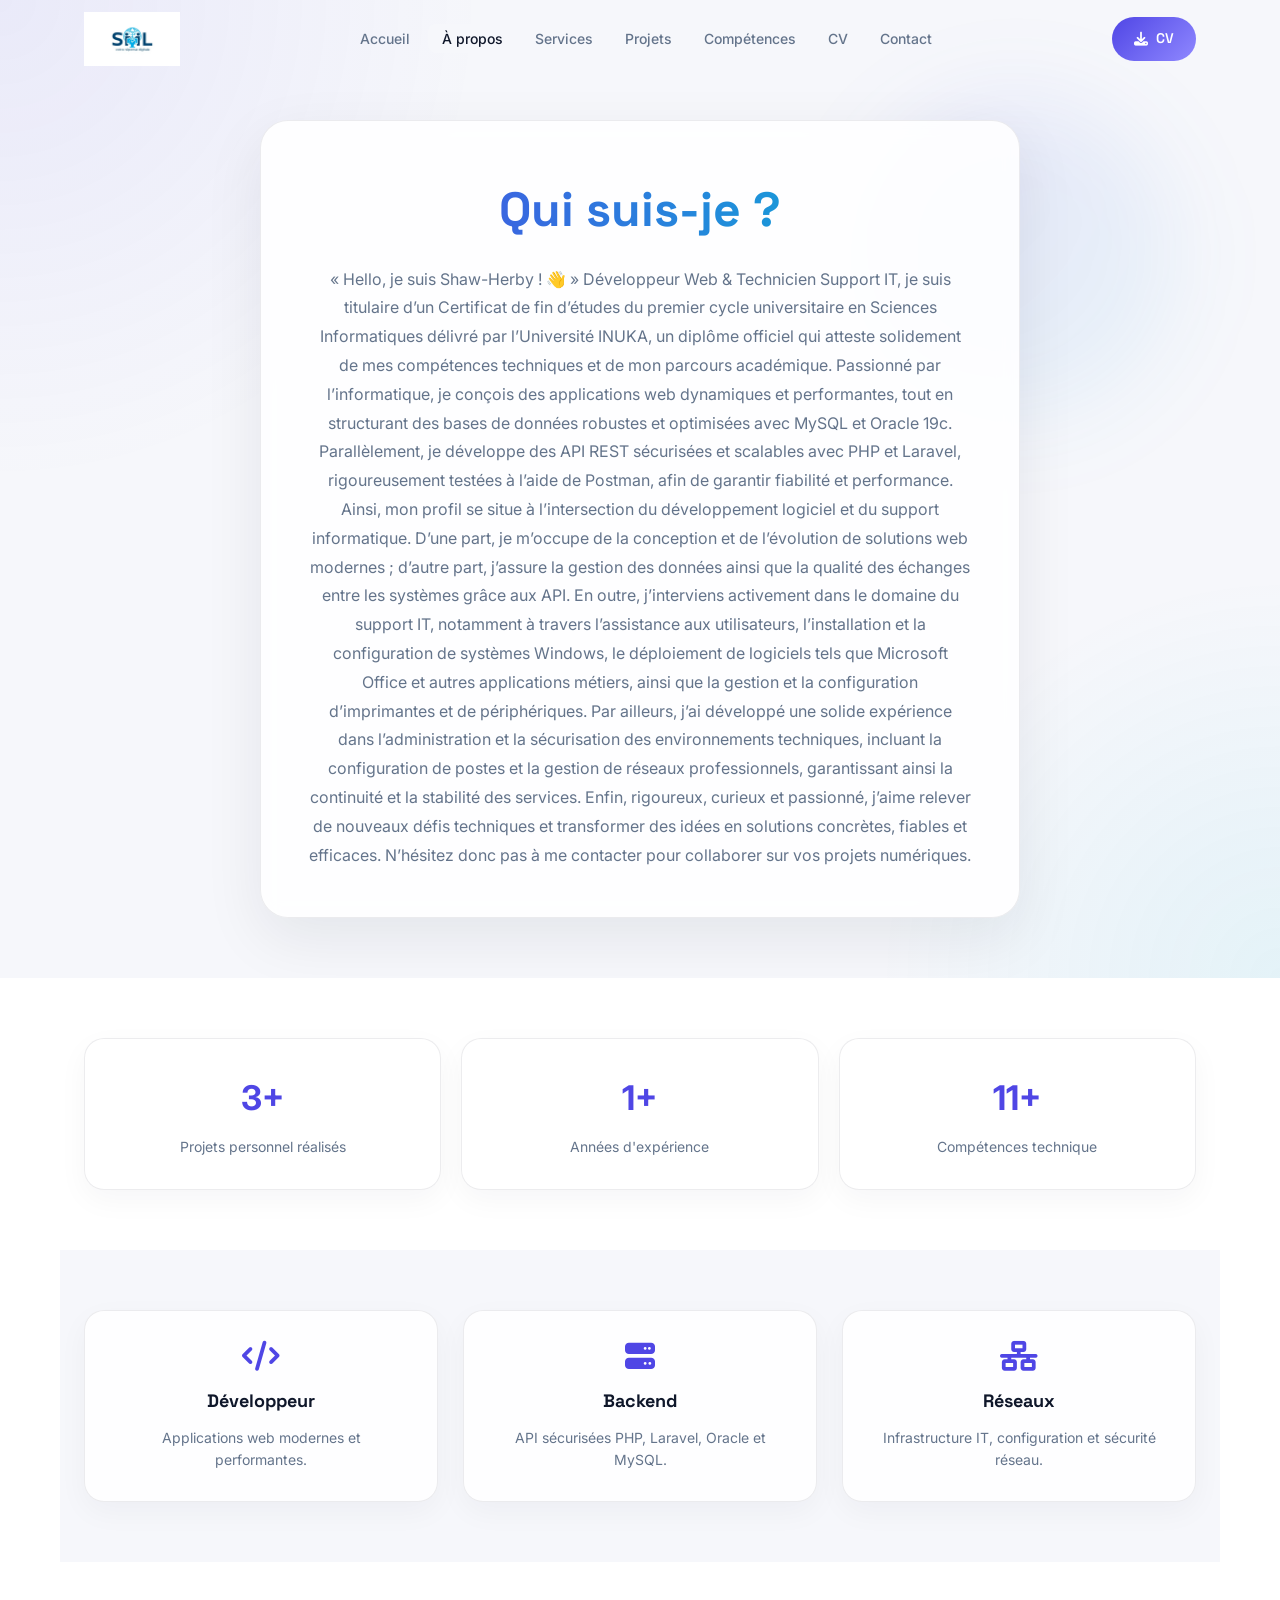
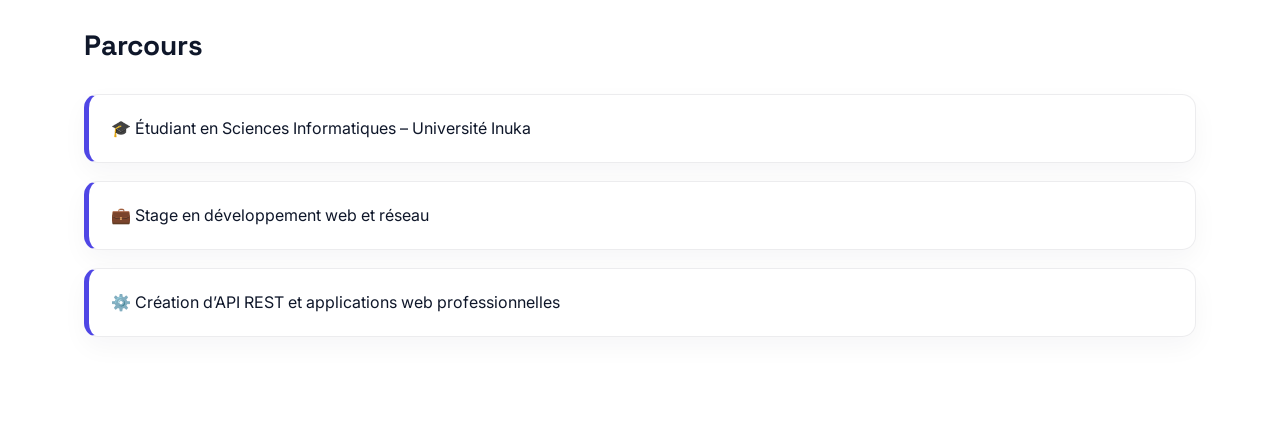
==== pages/about.html @ 3680ad2f "Initial commit - portfolio myherby" ====
<!DOCTYPE html>
<html lang="fr">
<head>
<meta charset="UTF-8">
<meta name="viewport" content="width=device-width, initial-scale=1.0">
<title>À propos</title>

<link rel="preconnect" href="https://fonts.googleapis.com">
<link href="https://fonts.googleapis.com/css2?family=Space+Grotesk:wght@300;400;500;600;700&family=Inter:wght@300;400;500;600&family=JetBrains+Mono:wght@400;500&display=swap" rel="stylesheet">
<link rel="stylesheet" href="https://cdnjs.cloudflare.com/ajax/libs/font-awesome/6.5.2/css/all.min.css">

<style>
:root{
  --bg:#ffffff;
  --bg2:#f6f7fb;
  --surface:rgba(255,255,255,.88);
  --primary:#4f46e5;
  --cyan:#06b6d4;
  --text:#0f172a;
  --muted:#64748b;
  --border:rgba(15,23,42,.08);
  --shadow:0 20px 60px rgba(15,23,42,.08);
  --font-disp:'Space Grotesk',sans-serif;
  --font-body:'Inter',sans-serif;
  --font-mono:'JetBrains Mono',monospace;
}

*,
*::before,
*::after{box-sizing:border-box;margin:0;padding:0}
html{scroll-behavior:smooth}
body{
  background:var(--bg);
  color:var(--text);
  font-family:var(--font-body);
  line-height:1.7;
  overflow-x:hidden;
  -webkit-font-smoothing:antialiased;
  -moz-osx-font-smoothing:grayscale;
}
a{color:inherit;text-decoration:none}
ul{list-style:none}
img{max-width:100%;display:block}

.container{
  max-width:1160px;
  margin:0 auto;
  padding:0 24px;
}

.header{
  position:fixed;
  top:0;
  left:0;
  right:0;
  z-index:100;
  border-bottom:1px solid transparent;
  transition:background .4s,backdrop-filter .4s,border-color .4s;
}
.header.scrolled{
  background:rgba(255,255,255,.82);
  backdrop-filter:blur(16px);
  border-color:var(--border);
}
.header .container{
  display:flex;
  align-items:center;
  justify-content:space-between;
  height:78px;
  gap:24px;
}

.logo{
  display:flex;
  align-items:center;
  justify-content:flex-start;
  flex-shrink:0;
}
.logo img{
  display:block;
  height:54px;
  width:auto;
  max-width:100%;
  object-fit:contain;
}

nav{
  flex:1;
  display:flex;
  justify-content:center;
}
nav ul{
  display:flex;
  gap:4px;
  flex-wrap:wrap;
}
nav ul li a{
  font-size:.875rem;
  font-weight:500;
  padding:6px 14px;
  border-radius:8px;
  color:var(--muted);
  transition:color .25s,background .25s,transform .25s;
}
nav ul li a:hover,
nav ul li a.active{
  color:var(--text);
  background:var(--bg2);
  transform:translateY(-1px);
}

.header-actions{
  display:flex;
  align-items:center;
  gap:12px;
}

.btn-primary,
.btn-secondary{
  display:inline-flex;
  align-items:center;
  gap:8px;
  padding:10px 22px;
  border-radius:100px;
  font-size:.875rem;
  font-weight:600;
  font-family:var(--font-disp);
  cursor:pointer;
  transition:transform .25s,box-shadow .25s,background .25s,border-color .25s;
}
.btn-primary{
  border:none;
  background:linear-gradient(135deg,var(--primary),#8f88ff);
  color:#fff;
}
.btn-primary:hover{
  transform:translateY(-2px);
  box-shadow:0 8px 32px rgba(108,99,255,.35);
}
.btn-secondary{
  background:transparent;
  color:var(--text);
  border:1px solid var(--border);
}
.btn-secondary:hover{
  transform:translateY(-2px);
  border-color:var(--primary);
  background:rgba(108,99,255,.08);
}

#menu-btn{
  display:none;
  background:var(--bg2);
  border:1px solid var(--border);
  color:var(--text);
  width:40px;
  height:40px;
  border-radius:10px;
  font-size:1rem;
  cursor:pointer;
  align-items:center;
  justify-content:center;
}

.mobile-nav{
  display:none;
  position:fixed;
  inset:0;
  z-index:99;
  background:rgba(5,5,8,.97);
  backdrop-filter:blur(16px);
  flex-direction:column;
  align-items:center;
  justify-content:center;
  gap:28px;
}
.mobile-nav.open{display:flex}
.mobile-nav ul li a{
  font-family:var(--font-disp);
  font-size:1.5rem;
  font-weight:600;
  color:var(--muted);
}
#close-nav{
  position:absolute;
  top:24px;
  right:24px;
  background:var(--bg2);
  border:1px solid var(--border);
  color:var(--text);
  width:44px;
  height:44px;
  border-radius:12px;
  font-size:1.1rem;
  cursor:pointer;
  display:flex;
  align-items:center;
  justify-content:center;
}

.hero-about{
  min-height:72vh;
  display:flex;
  justify-content:center;
  align-items:center;
  padding:120px 20px 60px;
  background:
    radial-gradient(circle at top left, rgba(79,70,229,.08), transparent 30%),
    radial-gradient(circle at bottom right, rgba(6,182,212,.08), transparent 25%),
    var(--bg2);
  position:relative;
  overflow:hidden;
}
.hero-about::before{
  content:"";
  position:absolute;
  width:320px;
  height:320px;
  border-radius:50%;
  background:linear-gradient(135deg, rgba(79,70,229,.10), rgba(6,182,212,.06));
  filter:blur(45px);
  top:10%;
  right:8%;
}
.glass-card{
  max-width:760px;
  padding:48px;
  text-align:center;
  border-radius:28px;
  background:var(--surface);
  border:1px solid var(--border);
  box-shadow:var(--shadow);
  backdrop-filter:blur(10px);
}
.glass-card h1{
  font-family:var(--font-disp);
  font-size:clamp(36px, 5vw, 48px);
  margin-bottom:14px;
  background:linear-gradient(90deg,var(--primary),var(--cyan));
  -webkit-background-clip:text;
  background-clip:text;
  color:transparent;
}
.glass-card p{
  color:var(--muted);
  line-height:1.8;
  font-size:16px;
}

.stats{
  display:grid;
  grid-template-columns:repeat(3,1fr);
  gap:20px;
  padding:60px 24px;
  background:var(--bg);
  max-width:1160px;
  margin:0 auto;
}
.stat{
  background:var(--surface);
  border:1px solid var(--border);
  padding:30px;
  border-radius:20px;
  text-align:center;
  box-shadow:0 10px 30px rgba(15,23,42,.04);
  opacity:0;
  transform:translateY(18px);
}
.stat.visible{
  opacity:1;
  transform:translateY(0);
  transition:opacity .6s ease,transform .6s ease;
}
.stat:hover{
  transform:translateY(-8px);
  box-shadow:0 18px 44px rgba(79,70,229,.10);
  border-color:rgba(79,70,229,.18);
}
.stat h2{
  font-size:34px;
  color:var(--primary);
  margin-bottom:8px;
}
.stat p{
  color:var(--muted);
  font-size:14px;
}

.grid{
  display:grid;
  grid-template-columns:repeat(3,1fr);
  gap:25px;
  padding:60px 24px;
  background:var(--bg2);
  max-width:1160px;
  margin:0 auto;
}
.card{
  padding:30px;
  border-radius:20px;
  background:var(--surface);
  border:1px solid var(--border);
  text-align:center;
  box-shadow:0 10px 30px rgba(15,23,42,.04);
  opacity:0;
  transform:translateY(18px);
}
.card.visible{
  opacity:1;
  transform:translateY(0);
  transition:opacity .6s ease,transform .6s ease;
}
.card:hover{
  transform:translateY(-10px) scale(1.02);
  border-color:rgba(79,70,229,.22);
  box-shadow:0 22px 55px rgba(79,70,229,.14);
}
.card i{
  font-size:30px;
  margin-bottom:15px;
  color:var(--primary);
}
.card:hover i{
  color:var(--cyan);
}
.card h3{
  margin-bottom:10px;
  font-size:18px;
  font-family:var(--font-disp);
}
.card p{
  color:var(--muted);
  line-height:1.6;
  font-size:14px;
}

.timeline{
  padding:60px 24px 90px;
  background:var(--bg);
  max-width:1160px;
  margin:0 auto;
}
.timeline h2{
  margin-bottom:24px;
  font-size:28px;
  color:var(--text);
  font-family:var(--font-disp);
}
.item{
  background:var(--surface);
  border:1px solid var(--border);
  border-left:5px solid var(--primary);
  padding:20px 22px;
  margin-bottom:18px;
  border-radius:14px;
  box-shadow:0 10px 26px rgba(15,23,42,.04);
  opacity:0;
  transform:translateX(-24px);
}
.item.visible{
  opacity:1;
  transform:translateX(0);
  transition:opacity .6s ease,transform .6s ease;
}
.item:hover{
  transform:translateX(6px);
  box-shadow:0 16px 34px rgba(79,70,229,.10);
}
.item strong{
  color:var(--text);
}

@media(max-width:960px){
  nav{display:none}
  #menu-btn{display:flex}
  .header .container{
    justify-content:space-between;
  }
  .stats,.grid{
    grid-template-columns:1fr;
  }
  .topbar,.header{
    padding:0 0;
  }
  .hero-about{
    padding-top:110px;
  }
  .glass-card{
    padding:34px 22px;
  }
  .logo img{
    height:46px;
  }
}

@media(max-width:480px){
  .stats,.grid,.timeline{
    padding-left:18px;
    padding-right:18px;
  }
  .logo img{
    height:40px;
  }
}

@media(prefers-reduced-motion:reduce){
  *{
    animation:none !important;
    transition:none !important;
    scroll-behavior:auto !important;
  }
}
</style>
</head>

<body>

<nav class="mobile-nav" id="mobile-nav">
  <button id="close-nav"><i class="fa-solid fa-xmark"></i></button>
  <ul>
    <li><a href="../index.html">Accueil</a></li>
    <li><a href="about.html">À propos</a></li>
    <li><a href="services.html">Services</a></li>
    <li><a href="projects.html">Projets</a></li>
    <li><a href="skills.html">Compétences</a></li>
    <li><a href="cv.html">CV</a></li>
    <li><a href="contact.html">Contact</a></li>
  </ul>
</nav>

<header class="header" id="header">
  <div class="container">
    <a href="../index.html" class="logo">
      <img src="../images/shl.jpg" alt="Logo SH L">
    </a>

    <nav class="navbar">
      <ul>
        <li><a href="../index.html">Accueil</a></li>
        <li><a href="about.html" class="active">À propos</a></li>
        <li><a href="services.html">Services</a></li>
        <li><a href="projects.html">Projets</a></li>
        <li><a href="skills.html">Compétences</a></li>
        <li><a href="cv.html">CV</a></li>
        <li><a href="contact.html">Contact</a></li>
      </ul>
    </nav>

    <div class="header-actions">
      <a href="../cv/herby.pdf" class="btn-primary"><i class="fa-solid fa-download"></i> CV</a>
      <button id="menu-btn"><i class="fa-solid fa-bars"></i></button>
    </div>
  </div>
</header>

<section class="hero-about">
  <div class="glass-card">
    <h1>Qui suis-je ?</h1>
    <p>
      « Hello, je suis Shaw-Herby ! 👋 »

Développeur Web & Technicien Support IT, je suis titulaire d’un Certificat de fin d’études du premier cycle universitaire en Sciences Informatiques délivré par l’Université INUKA, un diplôme officiel qui atteste solidement de mes compétences techniques et de mon parcours académique.

Passionné par l’informatique, je conçois des applications web dynamiques et performantes, tout en structurant des bases de données robustes et optimisées avec MySQL et Oracle 19c. Parallèlement, je développe des API REST sécurisées et scalables avec PHP et Laravel, rigoureusement testées à l’aide de Postman, afin de garantir fiabilité et performance.

Ainsi, mon profil se situe à l’intersection du développement logiciel et du support informatique. D’une part, je m’occupe de la conception et de l’évolution de solutions web modernes ; d’autre part, j’assure la gestion des données ainsi que la qualité des échanges entre les systèmes grâce aux API.

En outre, j’interviens activement dans le domaine du support IT, notamment à travers l’assistance aux utilisateurs, l’installation et la configuration de systèmes Windows, le déploiement de logiciels tels que Microsoft Office et autres applications métiers, ainsi que la gestion et la configuration d’imprimantes et de périphériques.

Par ailleurs, j’ai développé une solide expérience dans l’administration et la sécurisation des environnements techniques, incluant la configuration de postes et la gestion de réseaux professionnels, garantissant ainsi la continuité et la stabilité des services.

Enfin, rigoureux, curieux et passionné, j’aime relever de nouveaux défis techniques et transformer des idées en solutions concrètes, fiables et efficaces. N’hésitez donc pas à me contacter pour collaborer sur vos projets numériques.
    </p>
  </div>
</section>

<section class="stats">
  <div class="stat">
    <h2>3+</h2>
    <p>Projets personnel réalisés</p>
  </div>
  <div class="stat">
    <h2>1+</h2>
    <p>Années d'expérience</p>
  </div>
  <div class="stat">
    <h2>11+</h2>
    <p>Compétences technique</p>
  </div>
</section>

<section class="grid">
  <div class="card">
    <i class="fas fa-code"></i>
    <h3>Développeur</h3>
    <p>Applications web modernes et performantes.</p>
  </div>

  <div class="card">
    <i class="fas fa-server"></i>
    <h3>Backend</h3>
    <p>API sécurisées PHP, Laravel, Oracle et MySQL.</p>
  </div>

  <div class="card">
    <i class="fas fa-network-wired"></i>
    <h3>Réseaux</h3>
    <p>Infrastructure IT, configuration et sécurité réseau.</p>
  </div>
</section>

<section class="timeline">
  <h2>Parcours</h2>
  <div class="item">🎓 Étudiant en Sciences Informatiques – Université Inuka</div>
  <div class="item">💼 Stage en développement web et réseau</div>
  <div class="item">⚙️ Création d’API REST et applications web professionnelles</div>
</section>

<script>
document.addEventListener("DOMContentLoaded", () => {
  const mobileNav = document.getElementById("mobile-nav");
  document.getElementById("menu-btn").addEventListener("click", () => mobileNav.classList.add("open"));
  document.getElementById("close-nav").addEventListener("click", () => mobileNav.classList.remove("open"));
  mobileNav.querySelectorAll("a").forEach(a => a.addEventListener("click", () => mobileNav.classList.remove("open")));

  const header = document.getElementById("header");
  window.addEventListener("scroll", () => {
    header.classList.toggle("scrolled", window.scrollY > 20);
  });

  const observables = document.querySelectorAll(".card, .stat, .item");
  const observer = new IntersectionObserver((entries, obs) => {
    entries.forEach(entry => {
      if (entry.isIntersecting) {
        entry.target.classList.add("visible");
        obs.unobserve(entry.target);
      }
    });
  }, { threshold: 0.2 });

  observables.forEach(el => observer.observe(el));
});
</script>

</body>
</html>
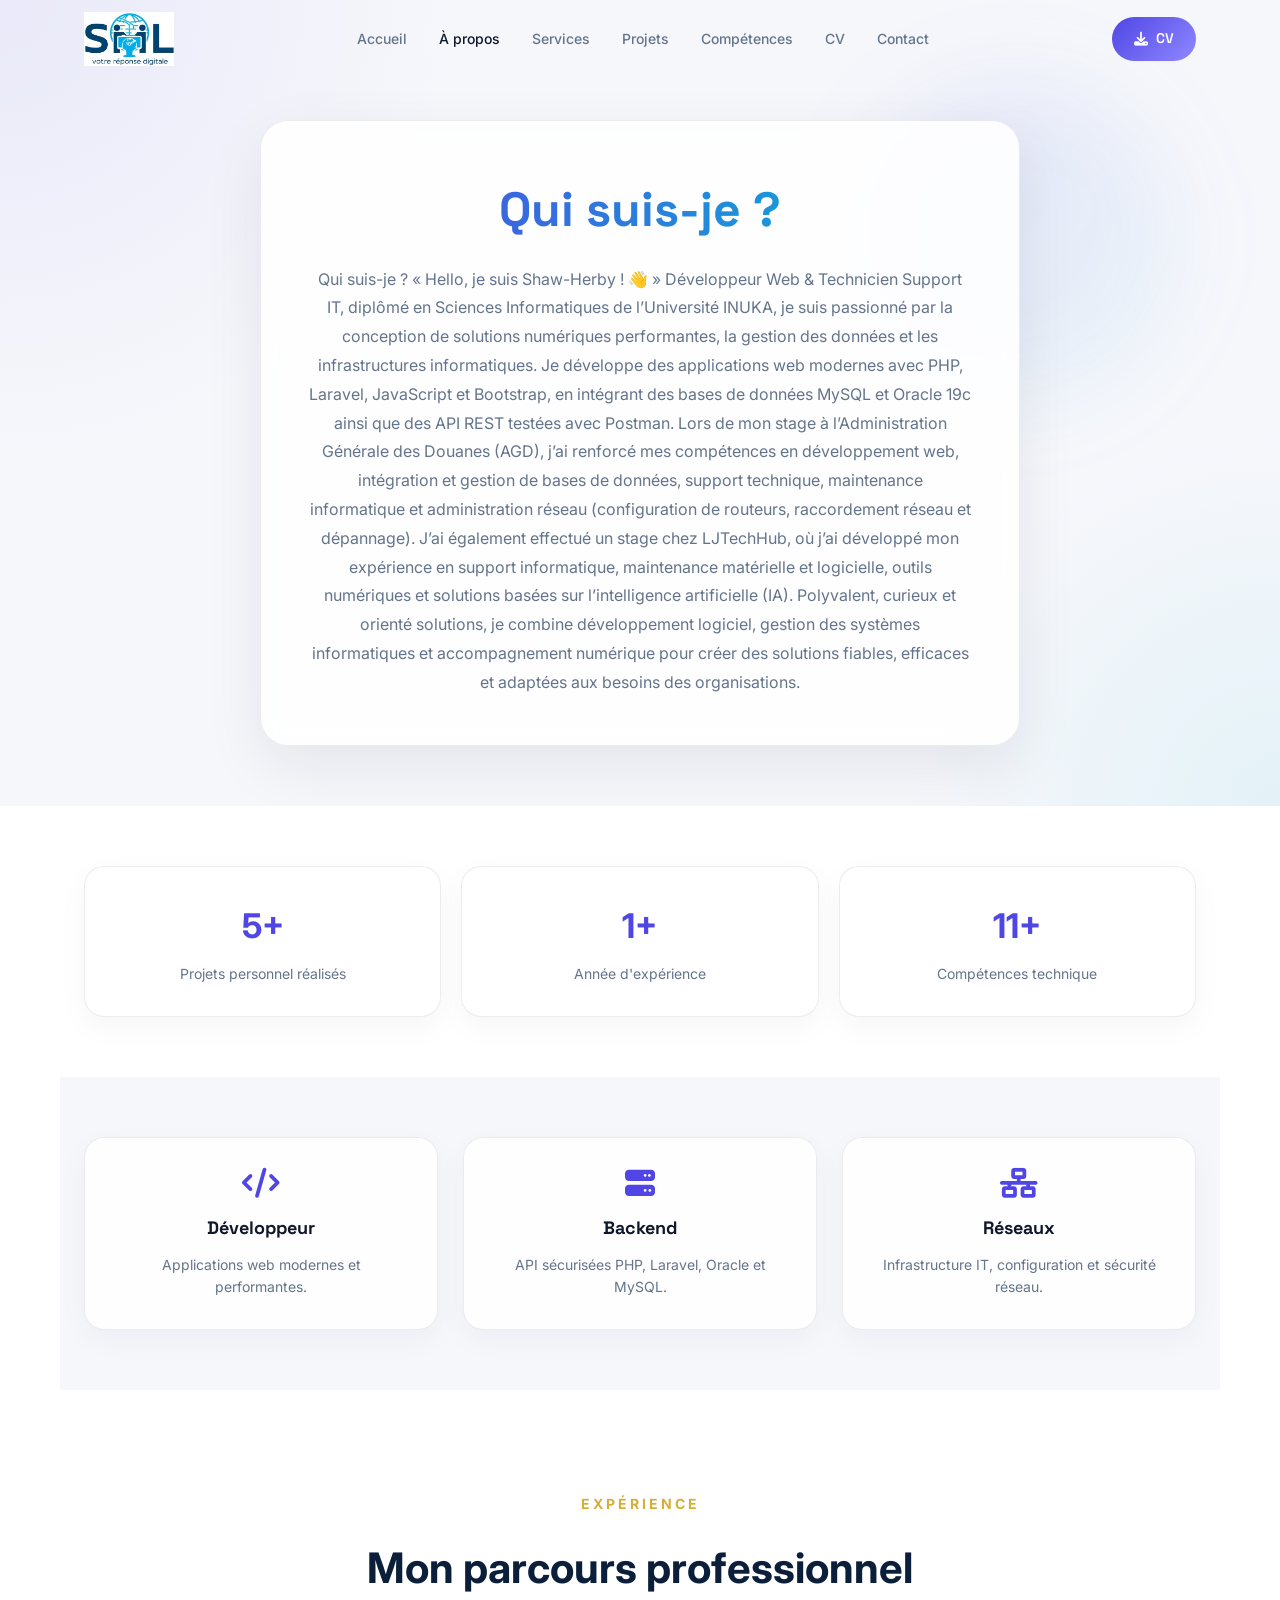
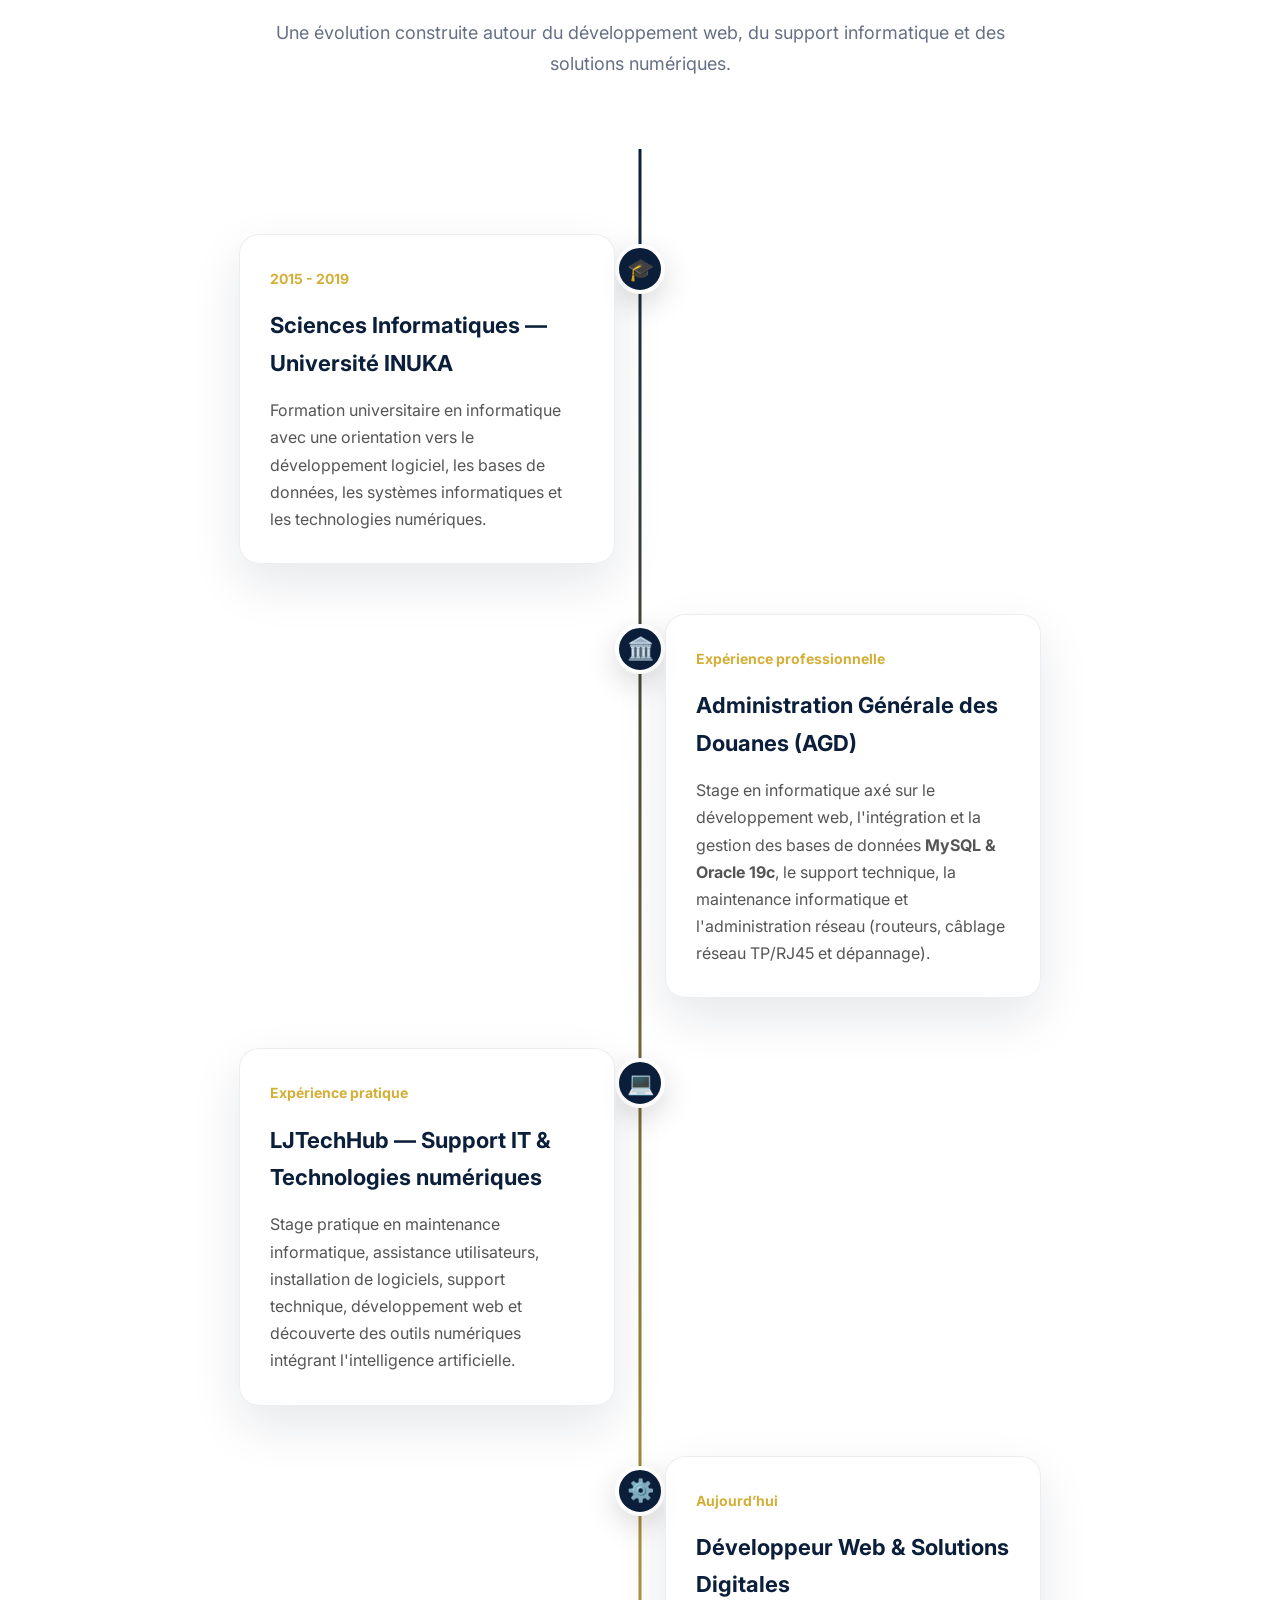
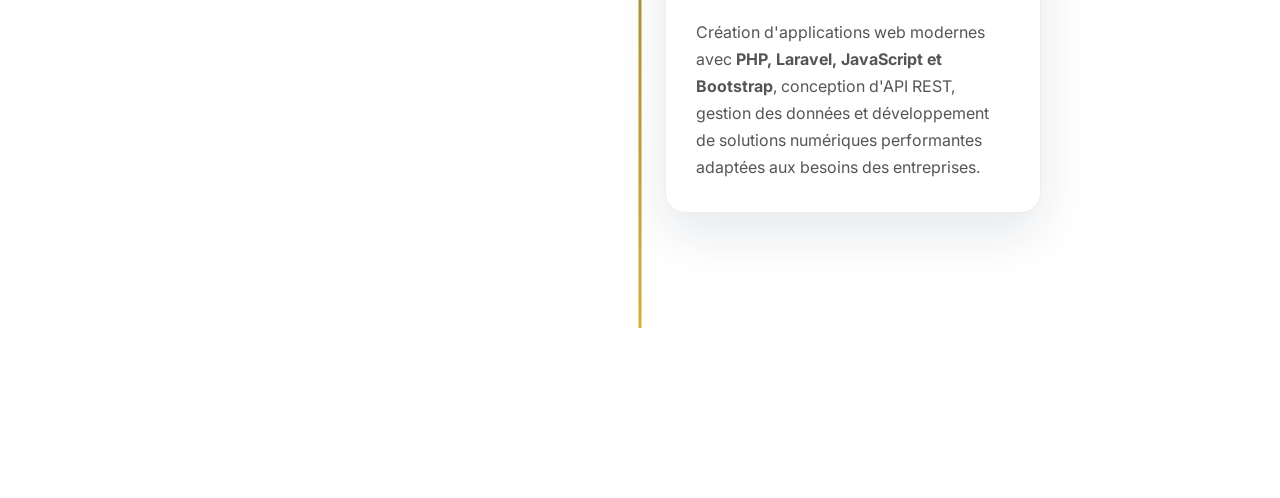
==== commit de9ec869: "Initial commit - portfolio myherby" ====
--- a/pages/about.html
+++ b/pages/about.html
@@ -410,6 +410,194 @@
     scroll-behavior:auto !important;
   }
 }
+.timeline-section {
+    padding: 100px 20px;
+    background: #ffffff;
+}
+
+
+.section-header {
+    text-align: center;
+    max-width: 750px;
+    margin: auto;
+}
+
+
+.section-header span {
+    color: #d4af37;
+    font-size: 14px;
+    font-weight: 700;
+    letter-spacing: 3px;
+}
+
+
+.section-header h2 {
+    font-size: 42px;
+    color: #0b1f3a;
+    margin: 15px 0;
+}
+
+
+.section-header p {
+    color: #667085;
+    font-size: 18px;
+}
+
+
+
+.timeline {
+    position: relative;
+    max-width: 900px;
+    margin: 70px auto;
+}
+
+
+.timeline::before {
+    content: "";
+    position: absolute;
+    width: 3px;
+    background: linear-gradient(
+        #0b1f3a,
+        #d4af37
+    );
+    top: 0;
+    bottom: 0;
+    left: 50%;
+    transform: translateX(-50%);
+}
+
+
+.timeline-item {
+    position: relative;
+    width: 50%;
+    padding: 25px;
+}
+
+
+.timeline-item:nth-child(odd) {
+    left: 0;
+}
+
+
+.timeline-item:nth-child(even) {
+    left: 50%;
+}
+
+
+
+.timeline-dot {
+    position: absolute;
+    top: 35px;
+    right: -25px;
+
+    width: 50px;
+    height: 50px;
+
+    display:flex;
+    align-items:center;
+    justify-content:center;
+
+    border-radius:50%;
+
+    background:#0b1f3a;
+    color:white;
+
+    border:4px solid white;
+
+    box-shadow:0 10px 30px rgba(0,0,0,.15);
+
+    font-size:22px;
+}
+
+
+.timeline-item:nth-child(even) .timeline-dot {
+    left:-25px;
+}
+
+
+
+.timeline-card {
+
+    background:rgba(255,255,255,.75);
+
+    backdrop-filter:blur(15px);
+
+    border-radius:20px;
+
+    padding:30px;
+
+    box-shadow:
+    0 20px 50px rgba(11,31,58,.10);
+
+    border:1px solid rgba(11,31,58,.08);
+
+    transition:.4s ease;
+
+}
+
+
+.timeline-card:hover {
+
+    transform:translateY(-8px);
+
+    box-shadow:
+    0 30px 60px rgba(11,31,58,.18);
+
+}
+
+.date {
+
+    color:#d4af37;
+
+    font-weight:700;
+
+    font-size:14px;
+
+}
+.timeline-card h3 {
+
+    color:#0b1f3a;
+
+    font-size:22px;
+
+    margin:15px 0;
+}
+
+.timeline-card p {
+
+    color:#555;
+
+    line-height:1.7;
+}
+@media(max-width:768px){
+
+.timeline::before{
+    left:20px;
+}
+
+
+.timeline-item,
+.timeline-item:nth-child(even){
+    width:100%;
+    left:0;
+    padding-left:60px;
+}
+
+
+.timeline-dot,
+.timeline-item:nth-child(even) .timeline-dot{
+
+    left:-5px;
+    right:auto;
+
+}
+
+.section-header h2{
+    font-size:32px;
+}
+
+}
+
 </style>
 </head>
 
@@ -457,31 +645,31 @@
   <div class="glass-card">
     <h1>Qui suis-je ?</h1>
     <p>
-      « Hello, je suis Shaw-Herby ! 👋 »
-
-Développeur Web & Technicien Support IT, je suis titulaire d’un Certificat de fin d’études du premier cycle universitaire en Sciences Informatiques délivré par l’Université INUKA, un diplôme officiel qui atteste solidement de mes compétences techniques et de mon parcours académique.
-
-Passionné par l’informatique, je conçois des applications web dynamiques et performantes, tout en structurant des bases de données robustes et optimisées avec MySQL et Oracle 19c. Parallèlement, je développe des API REST sécurisées et scalables avec PHP et Laravel, rigoureusement testées à l’aide de Postman, afin de garantir fiabilité et performance.
-
-Ainsi, mon profil se situe à l’intersection du développement logiciel et du support informatique. D’une part, je m’occupe de la conception et de l’évolution de solutions web modernes ; d’autre part, j’assure la gestion des données ainsi que la qualité des échanges entre les systèmes grâce aux API.
-
-En outre, j’interviens activement dans le domaine du support IT, notamment à travers l’assistance aux utilisateurs, l’installation et la configuration de systèmes Windows, le déploiement de logiciels tels que Microsoft Office et autres applications métiers, ainsi que la gestion et la configuration d’imprimantes et de périphériques.
-
-Par ailleurs, j’ai développé une solide expérience dans l’administration et la sécurisation des environnements techniques, incluant la configuration de postes et la gestion de réseaux professionnels, garantissant ainsi la continuité et la stabilité des services.
-
-Enfin, rigoureux, curieux et passionné, j’aime relever de nouveaux défis techniques et transformer des idées en solutions concrètes, fiables et efficaces. N’hésitez donc pas à me contacter pour collaborer sur vos projets numériques.
+     Qui suis-je ?
+
+« Hello, je suis Shaw-Herby ! 👋 »
+
+Développeur Web & Technicien Support IT, diplômé en Sciences Informatiques de l’Université INUKA, je suis passionné par la conception de solutions numériques performantes, la gestion des données et les infrastructures informatiques.
+
+Je développe des applications web modernes avec PHP, Laravel, JavaScript et Bootstrap, en intégrant des bases de données MySQL et Oracle 19c ainsi que des API REST testées avec Postman.
+
+Lors de mon stage à l’Administration Générale des Douanes (AGD), j’ai renforcé mes compétences en développement web, intégration et gestion de bases de données, support technique, maintenance informatique et administration réseau (configuration de routeurs, raccordement réseau et dépannage).
+
+J’ai également effectué un stage chez LJTechHub, où j’ai développé mon expérience en support informatique, maintenance matérielle et logicielle, outils numériques et solutions basées sur l’intelligence artificielle (IA).
+
+Polyvalent, curieux et orienté solutions, je combine développement logiciel, gestion des systèmes informatiques et accompagnement numérique pour créer des solutions fiables, efficaces et adaptées aux besoins des organisations.
     </p>
   </div>
 </section>
 
 <section class="stats">
   <div class="stat">
-    <h2>3+</h2>
+    <h2>5+</h2>
     <p>Projets personnel réalisés</p>
   </div>
   <div class="stat">
     <h2>1+</h2>
-    <p>Années d'expérience</p>
+    <p>Année d'expérience</p>
   </div>
   <div class="stat">
     <h2>11+</h2>
@@ -509,11 +697,92 @@
   </div>
 </section>
 
-<section class="timeline">
-  <h2>Parcours</h2>
-  <div class="item">🎓 Étudiant en Sciences Informatiques – Université Inuka</div>
-  <div class="item">💼 Stage en développement web et réseau</div>
-  <div class="item">⚙️ Création d’API REST et applications web professionnelles</div>
+<section class="timeline-section" id="parcours">
+    <div class="container">
+
+        <div class="section-header">
+            <span>EXPÉRIENCE</span>
+            <h2>Mon parcours professionnel</h2>
+            <p>
+                Une évolution construite autour du développement web,
+                du support informatique et des solutions numériques.
+            </p>
+        </div>
+
+
+        <div class="timeline">
+
+            <div class="timeline-item" data-aos="fade-up">
+                <div class="timeline-dot">🎓</div>
+
+                <div class="timeline-card">
+                    <span class="date">2015 - 2019</span>
+                    <h3>Sciences Informatiques — Université INUKA</h3>
+
+                    <p>
+                        Formation universitaire en informatique avec une orientation
+                        vers le développement logiciel, les bases de données,
+                        les systèmes informatiques et les technologies numériques.
+                    </p>
+                </div>
+            </div>
+
+
+            <div class="timeline-item" data-aos="fade-up">
+                <div class="timeline-dot">🏛️</div>
+
+                <div class="timeline-card">
+                    <span class="date">Expérience professionnelle</span>
+                    <h3>Administration Générale des Douanes (AGD)</h3>
+
+                    <p>
+                        Stage en informatique axé sur le développement web,
+                        l'intégration et la gestion des bases de données
+                        <strong>MySQL & Oracle 19c</strong>, le support technique,
+                        la maintenance informatique et l'administration réseau
+                        (routeurs, câblage réseau TP/RJ45 et dépannage).
+                    </p>
+                </div>
+            </div>
+
+
+            <div class="timeline-item" data-aos="fade-up">
+                <div class="timeline-dot">💻</div>
+
+                <div class="timeline-card">
+                    <span class="date">Expérience pratique</span>
+                    <h3>LJTechHub — Support IT & Technologies numériques</h3>
+
+                    <p>
+                        Stage pratique en maintenance informatique, assistance
+                        utilisateurs, installation de logiciels, support technique,
+                        développement web et découverte des outils numériques
+                        intégrant l'intelligence artificielle.
+                    </p>
+                </div>
+            </div>
+
+
+            <div class="timeline-item" data-aos="fade-up">
+                <div class="timeline-dot">⚙️</div>
+
+                <div class="timeline-card">
+                    <span class="date">Aujourd’hui</span>
+                    <h3>Développeur Web & Solutions Digitales</h3>
+
+                    <p>
+                        Création d'applications web modernes avec
+                        <strong>PHP, Laravel, JavaScript et Bootstrap</strong>,
+                        conception d'API REST, gestion des données et développement
+                        de solutions numériques performantes adaptées aux besoins
+                        des entreprises.
+                    </p>
+                </div>
+            </div>
+
+        </div>
+
+    </div>
 </section>
 
 <script>
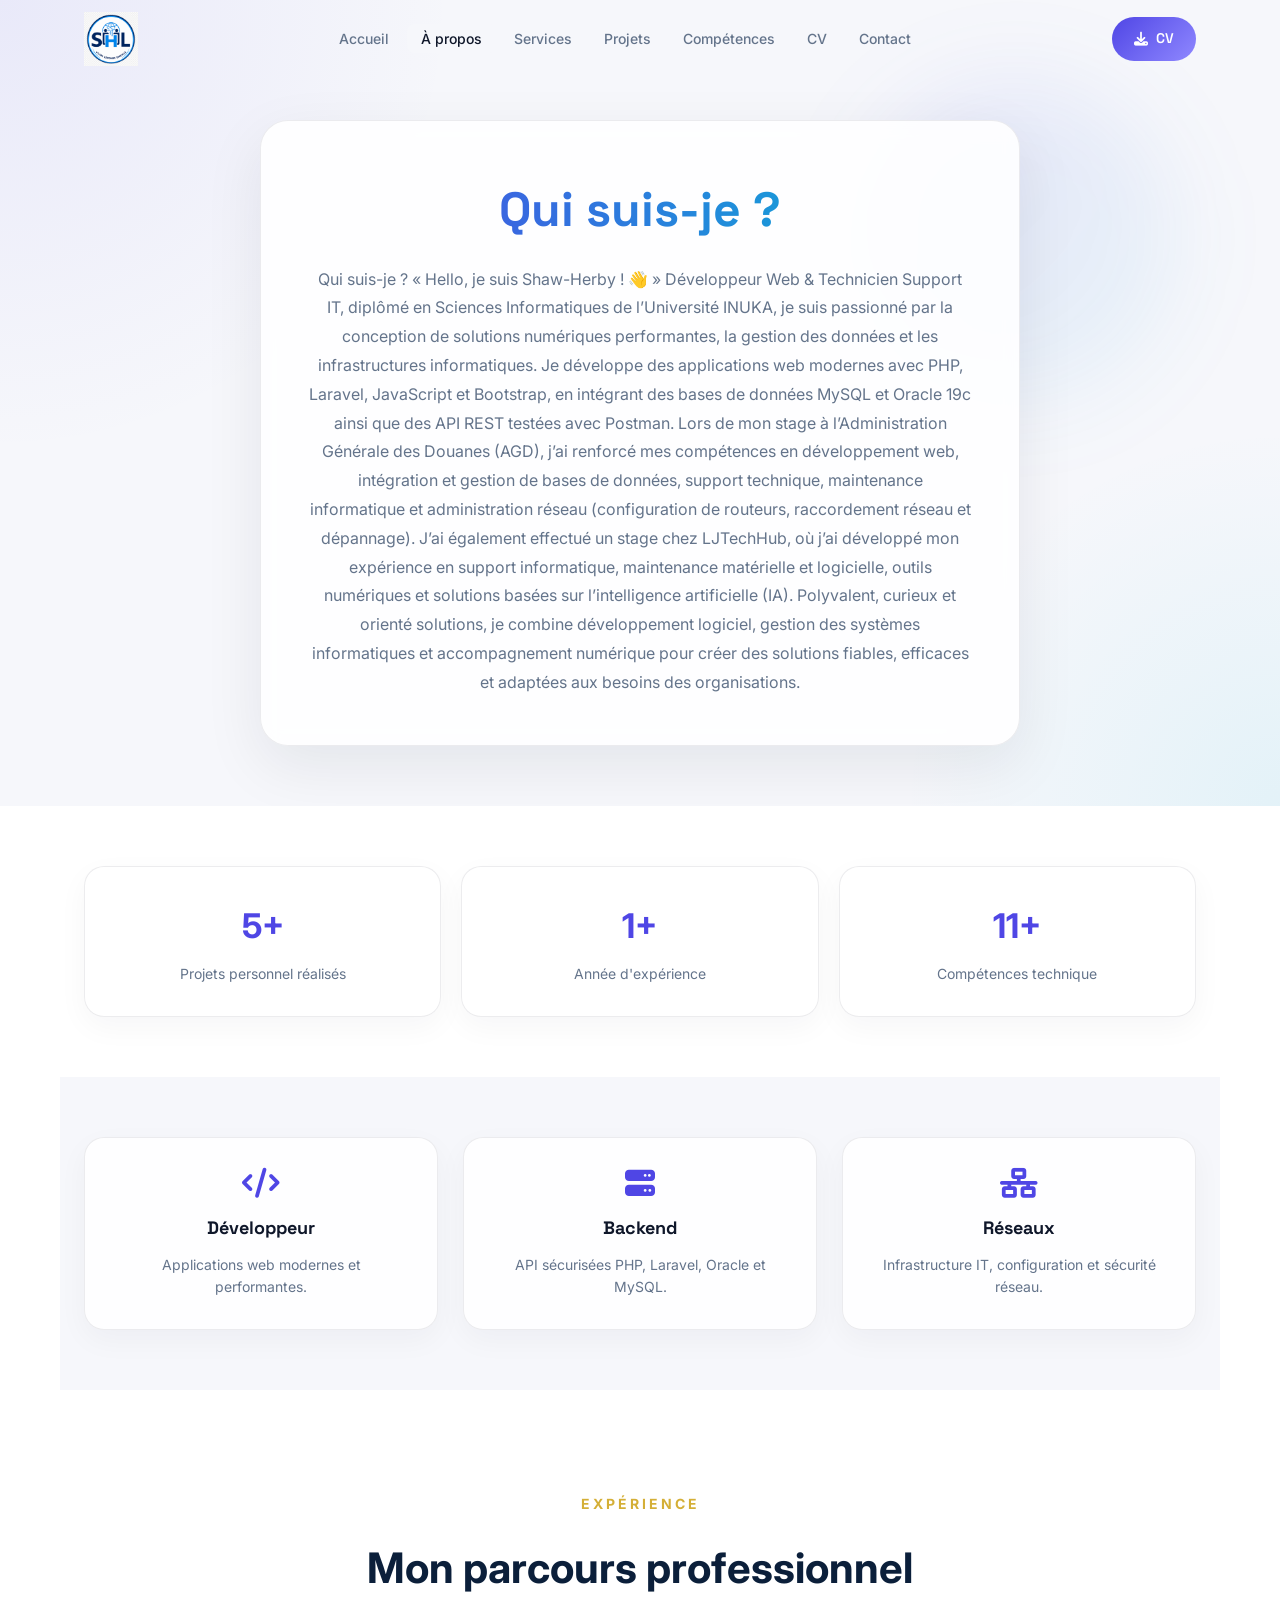
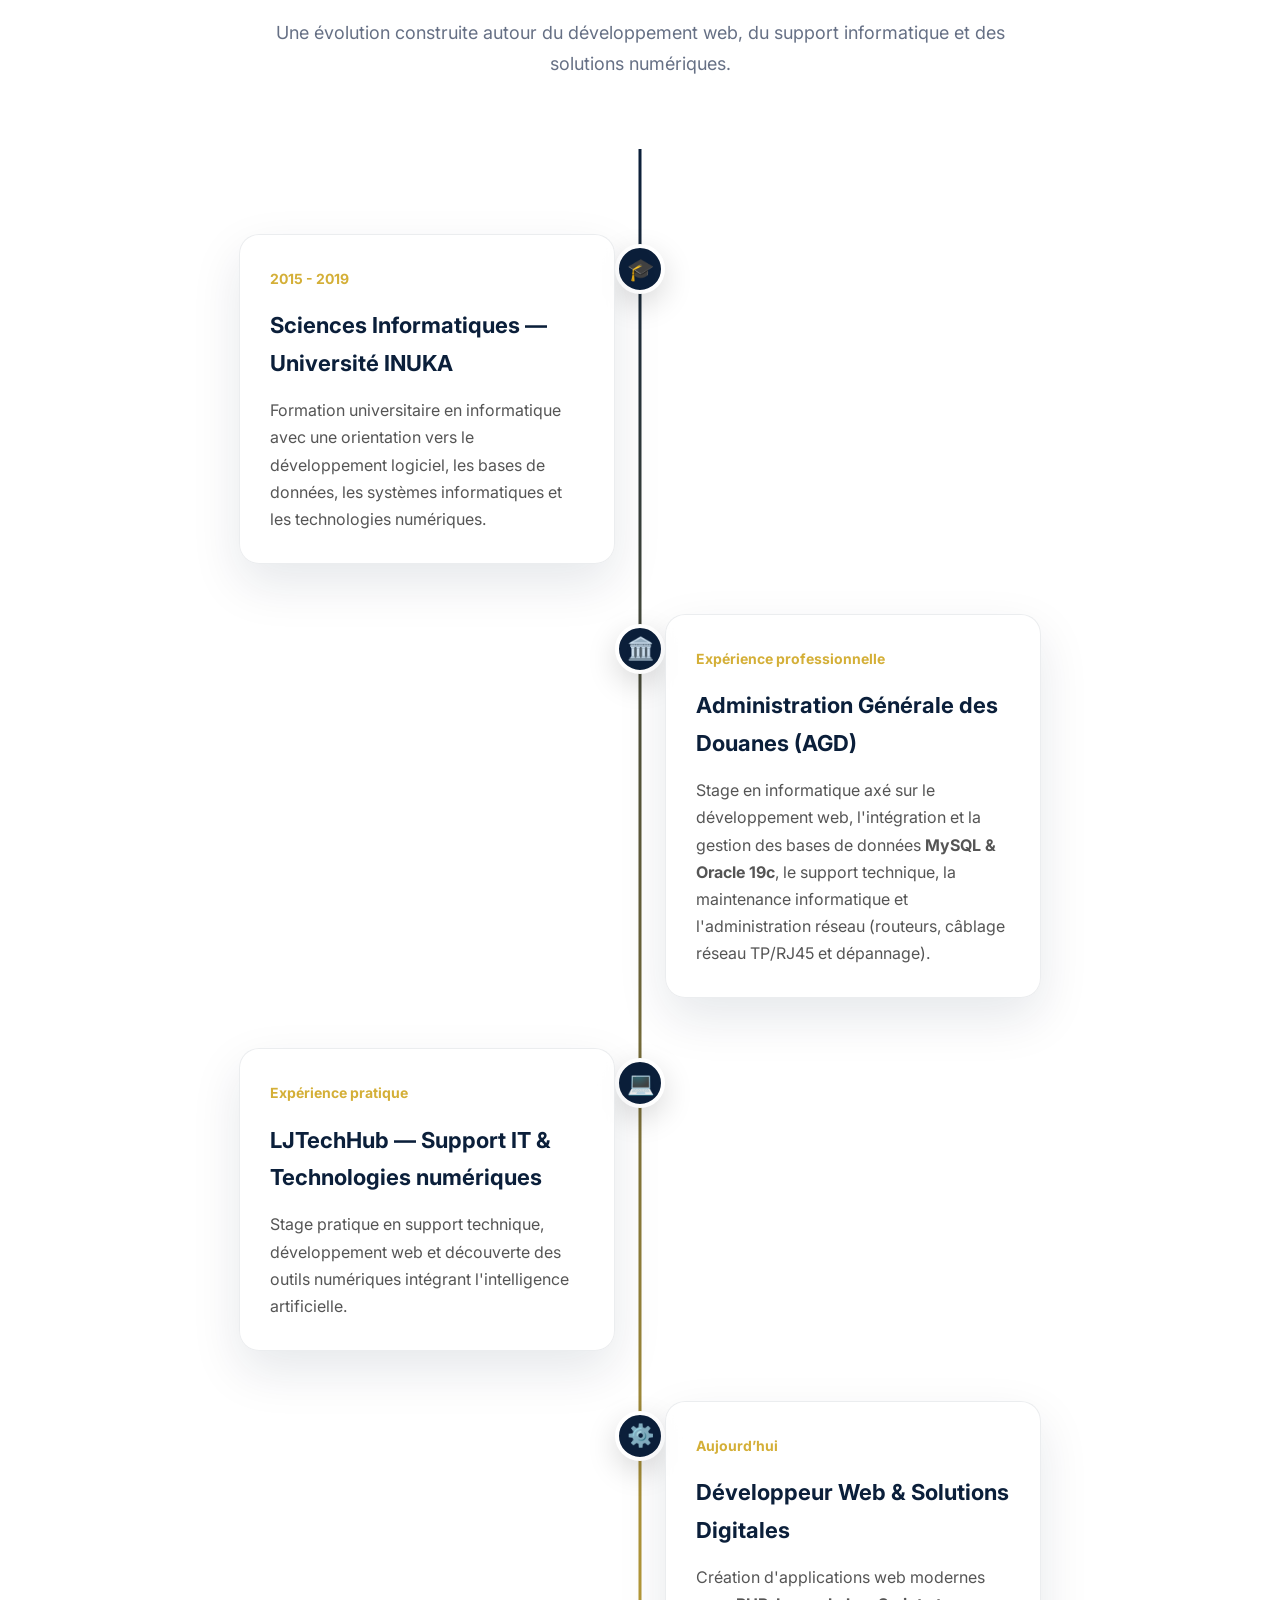
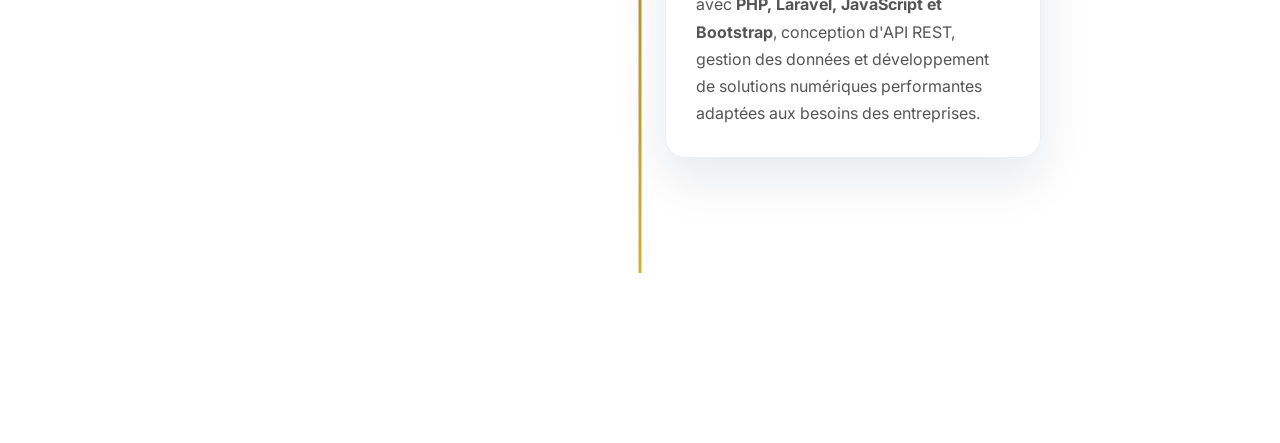
==== commit b6d498d7: "portefolio-SHL" ====
--- a/pages/about.html
+++ b/pages/about.html
@@ -619,7 +619,7 @@
 <header class="header" id="header">
   <div class="container">
     <a href="../index.html" class="logo">
-      <img src="../images/shl.jpg" alt="Logo SH L">
+      <img src="../images/shl.png" alt="Logo SH L">
     </a>
 
     <nav class="navbar">
@@ -754,8 +754,7 @@
                     <h3>LJTechHub — Support IT & Technologies numériques</h3>
 
                     <p>
-                        Stage pratique en maintenance informatique, assistance
-                        utilisateurs, installation de logiciels, support technique,
+                        Stage pratique en support technique,
                         développement web et découverte des outils numériques
                         intégrant l'intelligence artificielle.
                     </p>
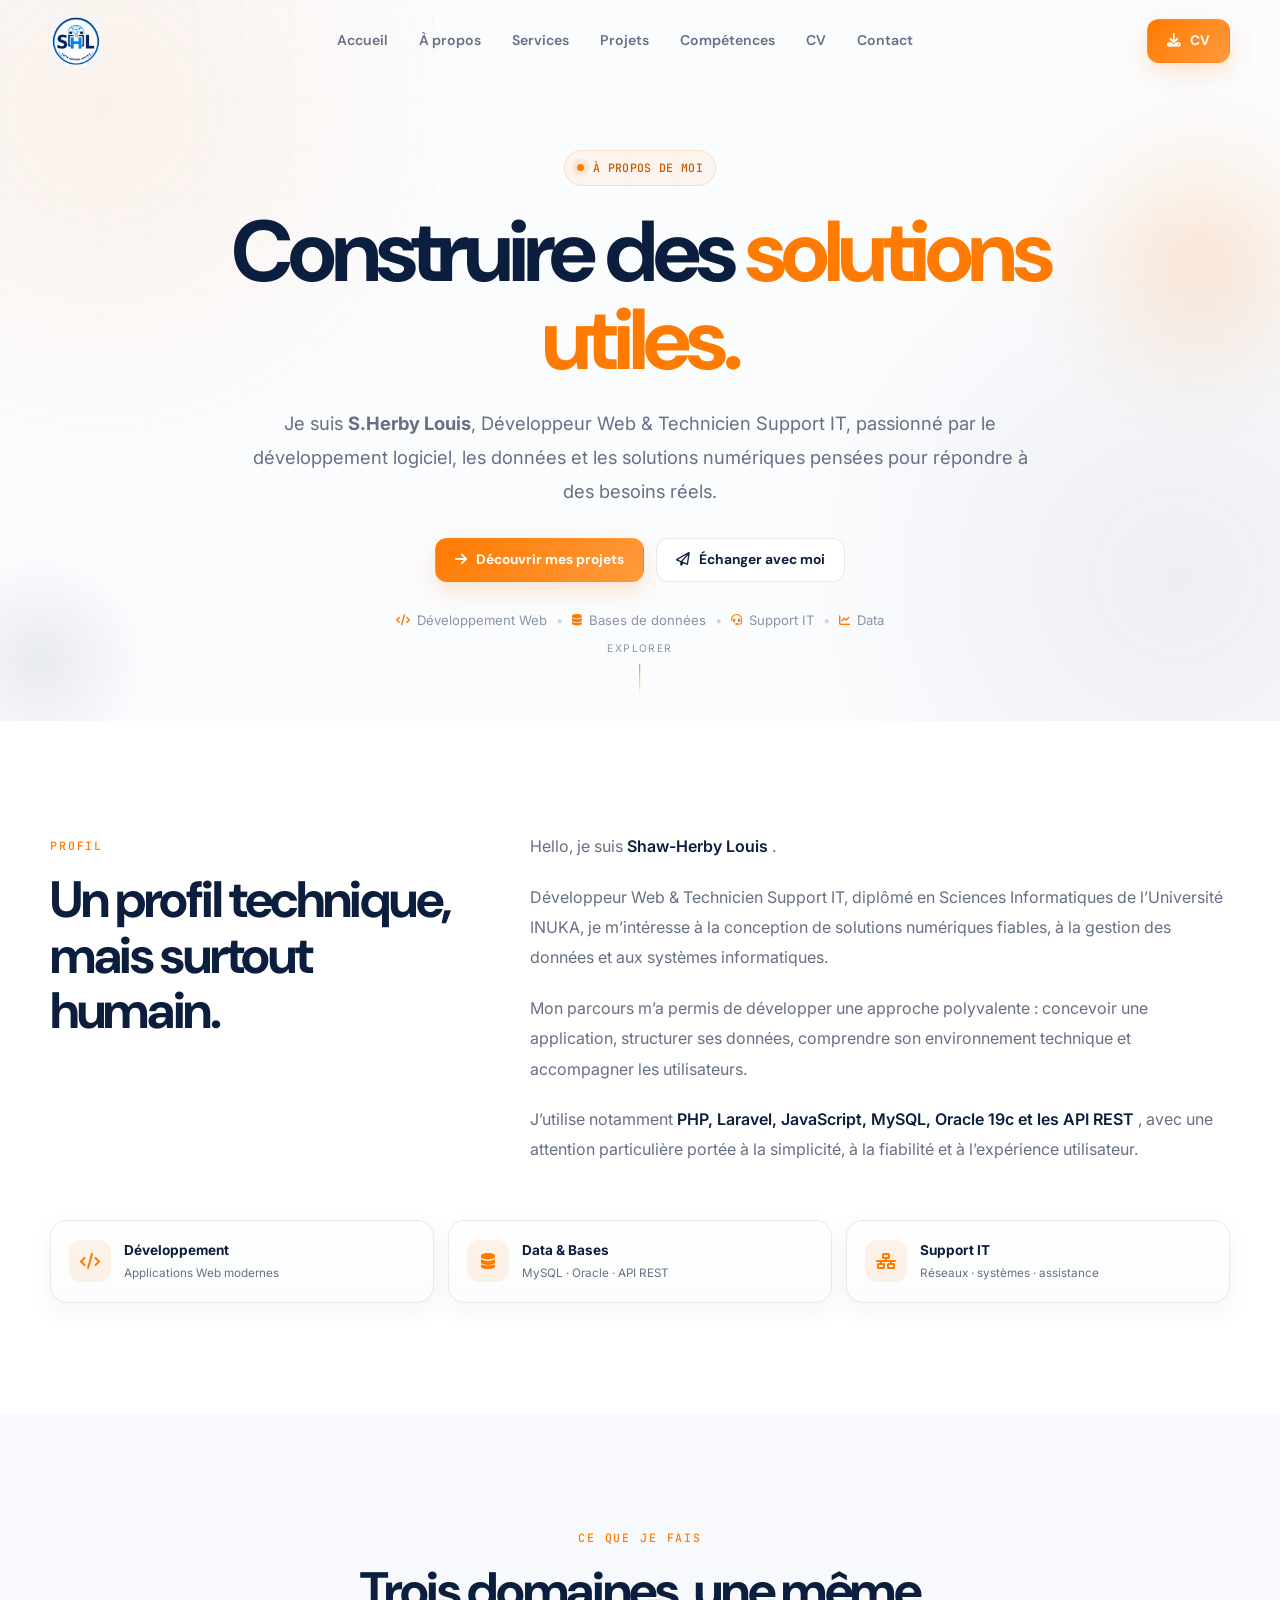
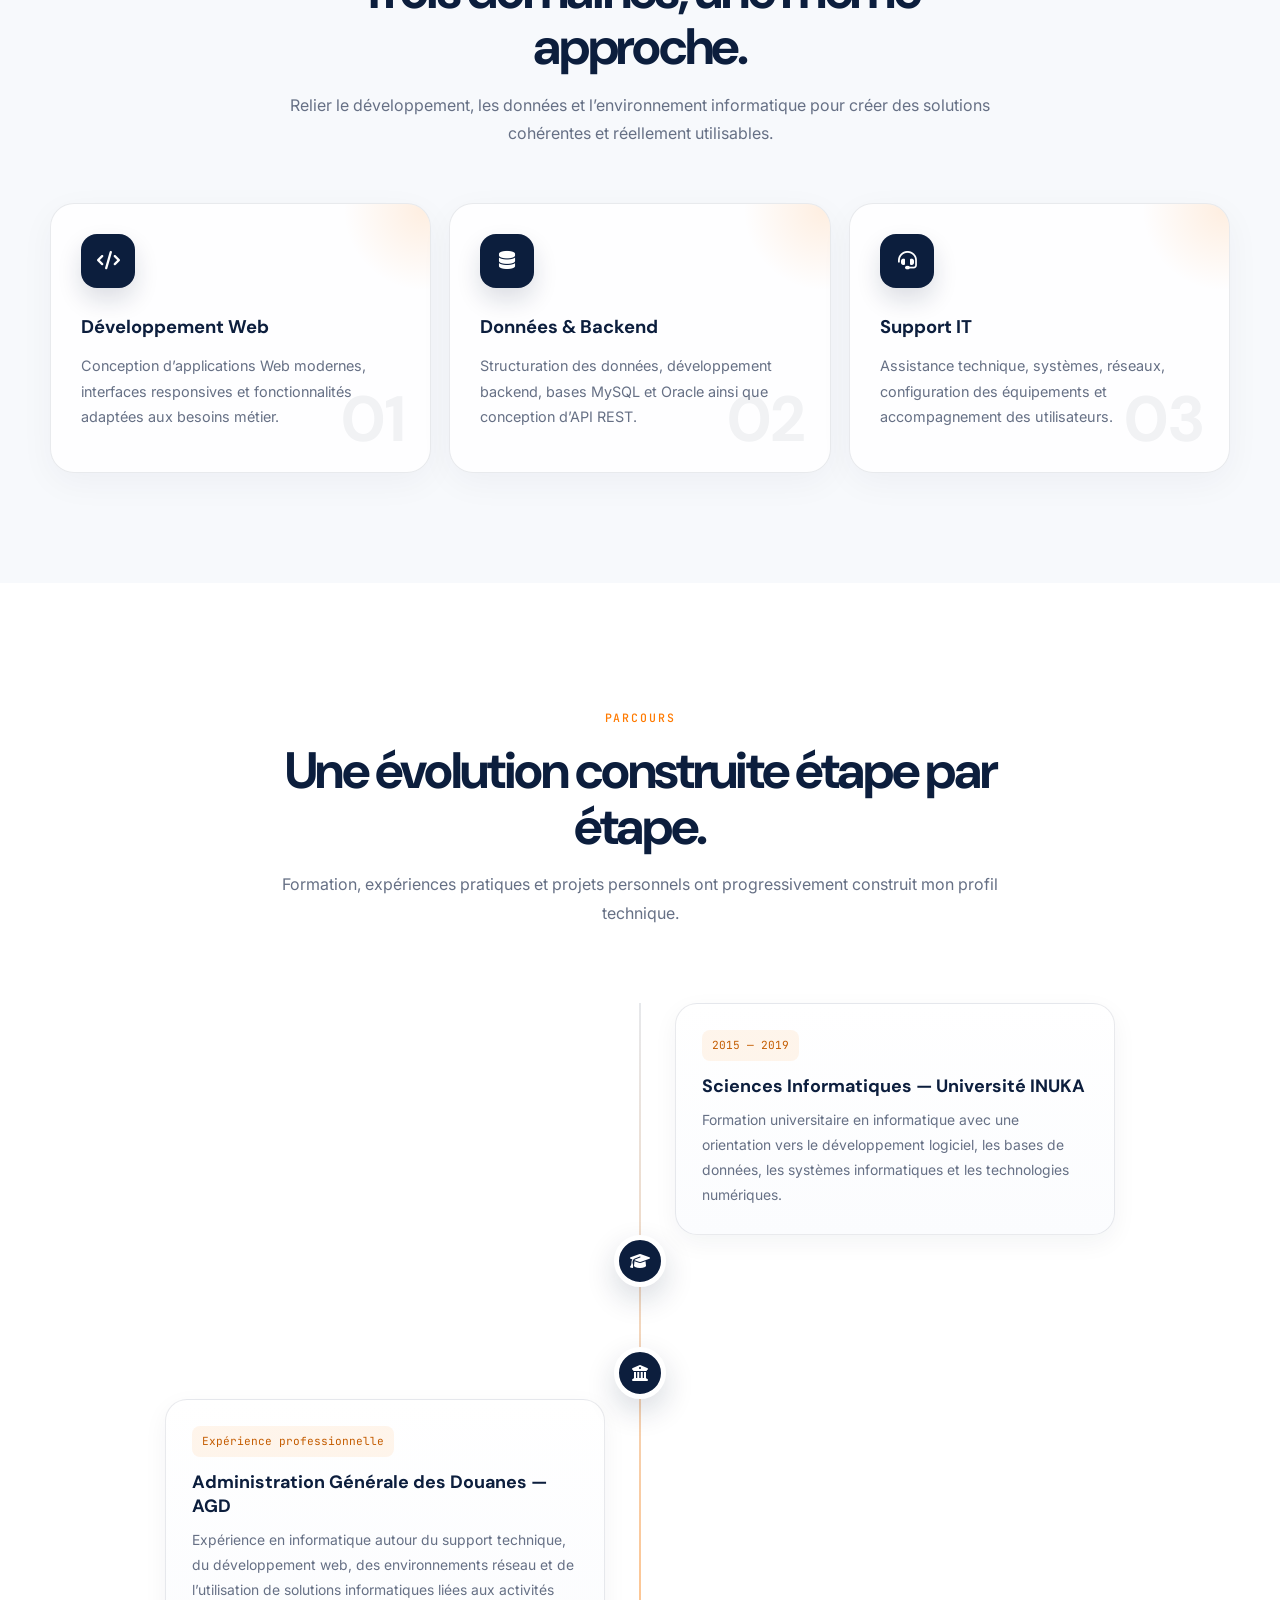
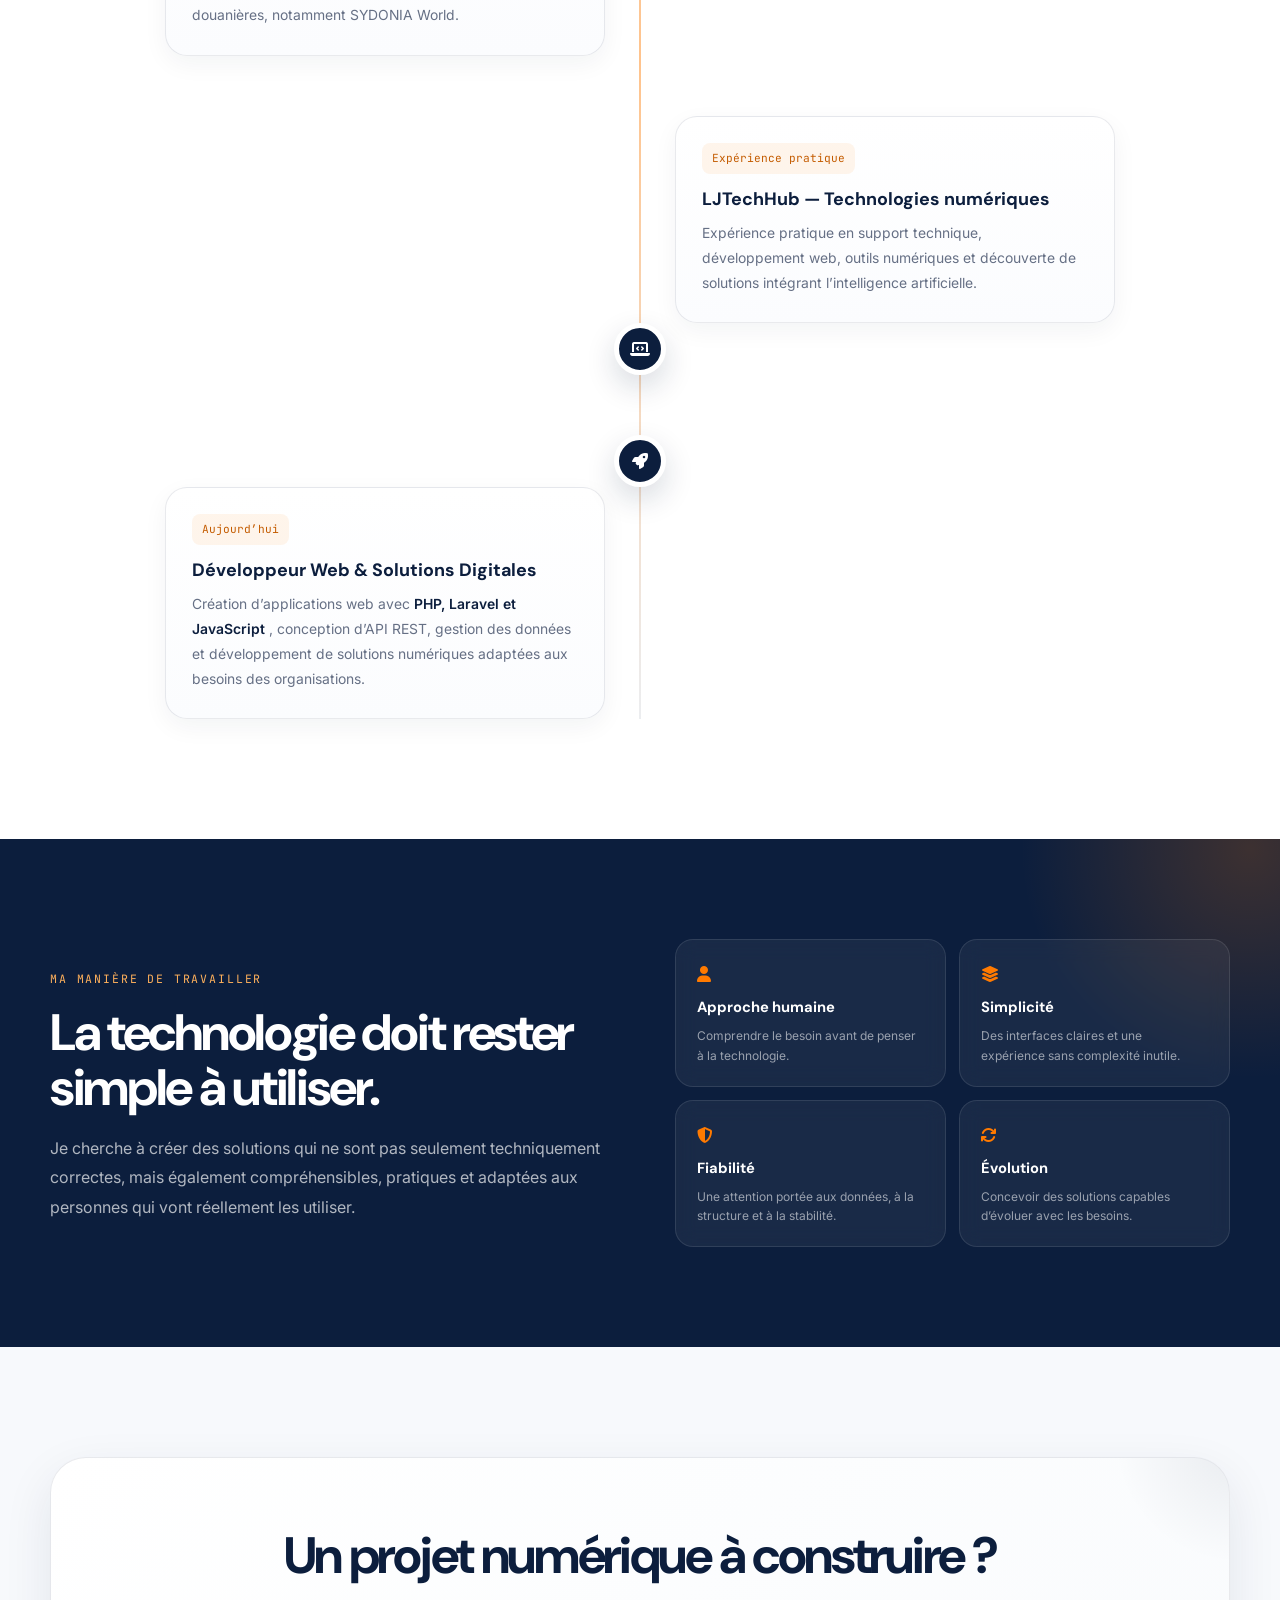
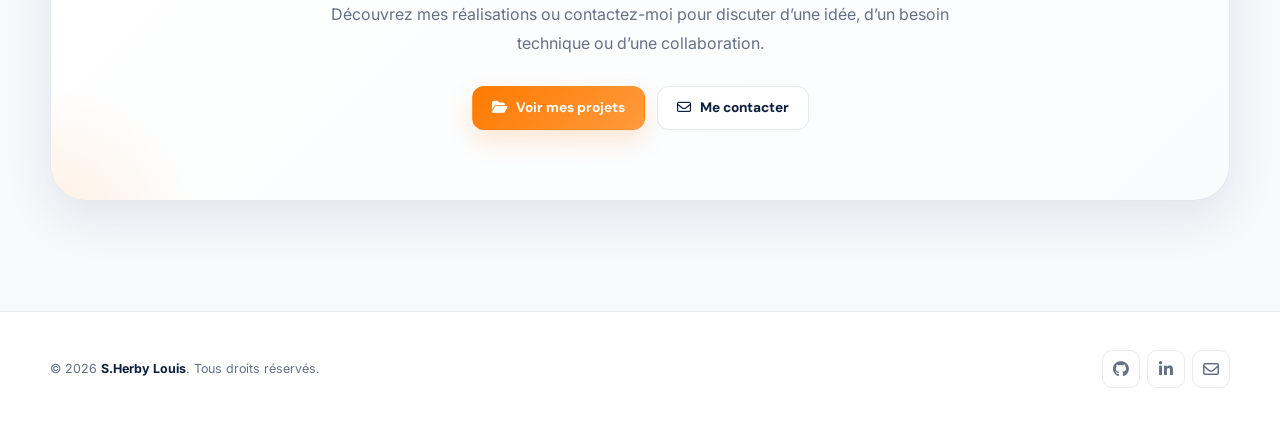
==== commit bb71e5c1: "Initial commit - SHL Digital Portfolio" ====
--- a/pages/about.html
+++ b/pages/about.html
@@ -1,814 +1,3946 @@
 <!DOCTYPE html>
 <html lang="fr">
 <head>
-<meta charset="UTF-8">
-<meta name="viewport" content="width=device-width, initial-scale=1.0">
-<title>À propos</title>
-
-<link rel="preconnect" href="https://fonts.googleapis.com">
-<link href="https://fonts.googleapis.com/css2?family=Space+Grotesk:wght@300;400;500;600;700&family=Inter:wght@300;400;500;600&family=JetBrains+Mono:wght@400;500&display=swap" rel="stylesheet">
-<link rel="stylesheet" href="https://cdnjs.cloudflare.com/ajax/libs/font-awesome/6.5.2/css/all.min.css">
-
-<style>
-:root{
-  --bg:#ffffff;
-  --bg2:#f6f7fb;
-  --surface:rgba(255,255,255,.88);
-  --primary:#4f46e5;
-  --cyan:#06b6d4;
-  --text:#0f172a;
-  --muted:#64748b;
-  --border:rgba(15,23,42,.08);
-  --shadow:0 20px 60px rgba(15,23,42,.08);
-  --font-disp:'Space Grotesk',sans-serif;
-  --font-body:'Inter',sans-serif;
-  --font-mono:'JetBrains Mono',monospace;
-}
-
-*,
-*::before,
-*::after{box-sizing:border-box;margin:0;padding:0}
-html{scroll-behavior:smooth}
-body{
-  background:var(--bg);
-  color:var(--text);
-  font-family:var(--font-body);
-  line-height:1.7;
-  overflow-x:hidden;
-  -webkit-font-smoothing:antialiased;
-  -moz-osx-font-smoothing:grayscale;
-}
-a{color:inherit;text-decoration:none}
-ul{list-style:none}
-img{max-width:100%;display:block}
-
-.container{
-  max-width:1160px;
-  margin:0 auto;
-  padding:0 24px;
-}
-
-.header{
-  position:fixed;
-  top:0;
-  left:0;
-  right:0;
-  z-index:100;
-  border-bottom:1px solid transparent;
-  transition:background .4s,backdrop-filter .4s,border-color .4s;
-}
-.header.scrolled{
-  background:rgba(255,255,255,.82);
-  backdrop-filter:blur(16px);
-  border-color:var(--border);
-}
-.header .container{
-  display:flex;
-  align-items:center;
-  justify-content:space-between;
-  height:78px;
-  gap:24px;
-}
-
-.logo{
-  display:flex;
-  align-items:center;
-  justify-content:flex-start;
-  flex-shrink:0;
-}
-.logo img{
-  display:block;
-  height:54px;
-  width:auto;
-  max-width:100%;
-  object-fit:contain;
-}
-
-nav{
-  flex:1;
-  display:flex;
-  justify-content:center;
-}
-nav ul{
-  display:flex;
-  gap:4px;
-  flex-wrap:wrap;
-}
-nav ul li a{
-  font-size:.875rem;
-  font-weight:500;
-  padding:6px 14px;
-  border-radius:8px;
-  color:var(--muted);
-  transition:color .25s,background .25s,transform .25s;
-}
-nav ul li a:hover,
-nav ul li a.active{
-  color:var(--text);
-  background:var(--bg2);
-  transform:translateY(-1px);
-}
-
-.header-actions{
-  display:flex;
-  align-items:center;
-  gap:12px;
-}
-
-.btn-primary,
-.btn-secondary{
-  display:inline-flex;
-  align-items:center;
-  gap:8px;
-  padding:10px 22px;
-  border-radius:100px;
-  font-size:.875rem;
-  font-weight:600;
-  font-family:var(--font-disp);
-  cursor:pointer;
-  transition:transform .25s,box-shadow .25s,background .25s,border-color .25s;
-}
-.btn-primary{
-  border:none;
-  background:linear-gradient(135deg,var(--primary),#8f88ff);
-  color:#fff;
-}
-.btn-primary:hover{
-  transform:translateY(-2px);
-  box-shadow:0 8px 32px rgba(108,99,255,.35);
-}
-.btn-secondary{
-  background:transparent;
-  color:var(--text);
-  border:1px solid var(--border);
-}
-.btn-secondary:hover{
-  transform:translateY(-2px);
-  border-color:var(--primary);
-  background:rgba(108,99,255,.08);
-}
-
-#menu-btn{
-  display:none;
-  background:var(--bg2);
-  border:1px solid var(--border);
-  color:var(--text);
-  width:40px;
-  height:40px;
-  border-radius:10px;
-  font-size:1rem;
-  cursor:pointer;
-  align-items:center;
-  justify-content:center;
-}
-
-.mobile-nav{
-  display:none;
-  position:fixed;
-  inset:0;
-  z-index:99;
-  background:rgba(5,5,8,.97);
-  backdrop-filter:blur(16px);
-  flex-direction:column;
-  align-items:center;
-  justify-content:center;
-  gap:28px;
-}
-.mobile-nav.open{display:flex}
-.mobile-nav ul li a{
-  font-family:var(--font-disp);
-  font-size:1.5rem;
-  font-weight:600;
-  color:var(--muted);
-}
-#close-nav{
-  position:absolute;
-  top:24px;
-  right:24px;
-  background:var(--bg2);
-  border:1px solid var(--border);
-  color:var(--text);
-  width:44px;
-  height:44px;
-  border-radius:12px;
-  font-size:1.1rem;
-  cursor:pointer;
-  display:flex;
-  align-items:center;
-  justify-content:center;
-}
-
-.hero-about{
-  min-height:72vh;
-  display:flex;
-  justify-content:center;
-  align-items:center;
-  padding:120px 20px 60px;
-  background:
-    radial-gradient(circle at top left, rgba(79,70,229,.08), transparent 30%),
-    radial-gradient(circle at bottom right, rgba(6,182,212,.08), transparent 25%),
-    var(--bg2);
-  position:relative;
-  overflow:hidden;
-}
-.hero-about::before{
-  content:"";
-  position:absolute;
-  width:320px;
-  height:320px;
-  border-radius:50%;
-  background:linear-gradient(135deg, rgba(79,70,229,.10), rgba(6,182,212,.06));
-  filter:blur(45px);
-  top:10%;
-  right:8%;
-}
-.glass-card{
-  max-width:760px;
-  padding:48px;
-  text-align:center;
-  border-radius:28px;
-  background:var(--surface);
-  border:1px solid var(--border);
-  box-shadow:var(--shadow);
-  backdrop-filter:blur(10px);
-}
-.glass-card h1{
-  font-family:var(--font-disp);
-  font-size:clamp(36px, 5vw, 48px);
-  margin-bottom:14px;
-  background:linear-gradient(90deg,var(--primary),var(--cyan));
-  -webkit-background-clip:text;
-  background-clip:text;
-  color:transparent;
-}
-.glass-card p{
-  color:var(--muted);
-  line-height:1.8;
-  font-size:16px;
-}
-
-.stats{
-  display:grid;
-  grid-template-columns:repeat(3,1fr);
-  gap:20px;
-  padding:60px 24px;
-  background:var(--bg);
-  max-width:1160px;
-  margin:0 auto;
-}
-.stat{
-  background:var(--surface);
-  border:1px solid var(--border);
-  padding:30px;
-  border-radius:20px;
-  text-align:center;
-  box-shadow:0 10px 30px rgba(15,23,42,.04);
-  opacity:0;
-  transform:translateY(18px);
-}
-.stat.visible{
-  opacity:1;
-  transform:translateY(0);
-  transition:opacity .6s ease,transform .6s ease;
-}
-.stat:hover{
-  transform:translateY(-8px);
-  box-shadow:0 18px 44px rgba(79,70,229,.10);
-  border-color:rgba(79,70,229,.18);
-}
-.stat h2{
-  font-size:34px;
-  color:var(--primary);
-  margin-bottom:8px;
-}
-.stat p{
-  color:var(--muted);
-  font-size:14px;
-}
-
-.grid{
-  display:grid;
-  grid-template-columns:repeat(3,1fr);
-  gap:25px;
-  padding:60px 24px;
-  background:var(--bg2);
-  max-width:1160px;
-  margin:0 auto;
-}
-.card{
-  padding:30px;
-  border-radius:20px;
-  background:var(--surface);
-  border:1px solid var(--border);
-  text-align:center;
-  box-shadow:0 10px 30px rgba(15,23,42,.04);
-  opacity:0;
-  transform:translateY(18px);
-}
-.card.visible{
-  opacity:1;
-  transform:translateY(0);
-  transition:opacity .6s ease,transform .6s ease;
-}
-.card:hover{
-  transform:translateY(-10px) scale(1.02);
-  border-color:rgba(79,70,229,.22);
-  box-shadow:0 22px 55px rgba(79,70,229,.14);
-}
-.card i{
-  font-size:30px;
-  margin-bottom:15px;
-  color:var(--primary);
-}
-.card:hover i{
-  color:var(--cyan);
-}
-.card h3{
-  margin-bottom:10px;
-  font-size:18px;
-  font-family:var(--font-disp);
-}
-.card p{
-  color:var(--muted);
-  line-height:1.6;
-  font-size:14px;
-}
-
-.timeline{
-  padding:60px 24px 90px;
-  background:var(--bg);
-  max-width:1160px;
-  margin:0 auto;
-}
-.timeline h2{
-  margin-bottom:24px;
-  font-size:28px;
-  color:var(--text);
-  font-family:var(--font-disp);
-}
-.item{
-  background:var(--surface);
-  border:1px solid var(--border);
-  border-left:5px solid var(--primary);
-  padding:20px 22px;
-  margin-bottom:18px;
-  border-radius:14px;
-  box-shadow:0 10px 26px rgba(15,23,42,.04);
-  opacity:0;
-  transform:translateX(-24px);
-}
-.item.visible{
-  opacity:1;
-  transform:translateX(0);
-  transition:opacity .6s ease,transform .6s ease;
-}
-.item:hover{
-  transform:translateX(6px);
-  box-shadow:0 16px 34px rgba(79,70,229,.10);
-}
-.item strong{
-  color:var(--text);
-}
-
-@media(max-width:960px){
-  nav{display:none}
-  #menu-btn{display:flex}
-  .header .container{
-    justify-content:space-between;
-  }
-  .stats,.grid{
-    grid-template-columns:1fr;
-  }
-  .topbar,.header{
-    padding:0 0;
-  }
-  .hero-about{
-    padding-top:110px;
-  }
-  .glass-card{
-    padding:34px 22px;
-  }
-  .logo img{
-    height:46px;
-  }
-}
-
-@media(max-width:480px){
-  .stats,.grid,.timeline{
-    padding-left:18px;
-    padding-right:18px;
-  }
-  .logo img{
-    height:40px;
-  }
-}
-
-@media(prefers-reduced-motion:reduce){
-  *{
-    animation:none !important;
-    transition:none !important;
-    scroll-behavior:auto !important;
-  }
-}
-.timeline-section {
-    padding: 100px 20px;
-    background: #ffffff;
-}
-
-
-.section-header {
-    text-align: center;
-    max-width: 750px;
-    margin: auto;
-}
-
-
-.section-header span {
-    color: #d4af37;
-    font-size: 14px;
-    font-weight: 700;
-    letter-spacing: 3px;
-}
-
-
-.section-header h2 {
-    font-size: 42px;
-    color: #0b1f3a;
-    margin: 15px 0;
-}
-
-
-.section-header p {
-    color: #667085;
-    font-size: 18px;
-}
-
-
-
-.timeline {
-    position: relative;
-    max-width: 900px;
-    margin: 70px auto;
-}
-
-
-.timeline::before {
-    content: "";
-    position: absolute;
-    width: 3px;
-    background: linear-gradient(
-        #0b1f3a,
-        #d4af37
-    );
-    top: 0;
-    bottom: 0;
-    left: 50%;
-    transform: translateX(-50%);
-}
-
-
-.timeline-item {
-    position: relative;
-    width: 50%;
-    padding: 25px;
-}
-
-
-.timeline-item:nth-child(odd) {
-    left: 0;
-}
-
-
-.timeline-item:nth-child(even) {
-    left: 50%;
-}
-
-
-
-.timeline-dot {
-    position: absolute;
-    top: 35px;
-    right: -25px;
-
-    width: 50px;
-    height: 50px;
-
-    display:flex;
-    align-items:center;
-    justify-content:center;
-
-    border-radius:50%;
-
-    background:#0b1f3a;
-    color:white;
-
-    border:4px solid white;
-
-    box-shadow:0 10px 30px rgba(0,0,0,.15);
-
-    font-size:22px;
-}
-
-
-.timeline-item:nth-child(even) .timeline-dot {
-    left:-25px;
-}
-
-
-
-.timeline-card {
-
-    background:rgba(255,255,255,.75);
-
-    backdrop-filter:blur(15px);
-
-    border-radius:20px;
-
-    padding:30px;
-
-    box-shadow:
-    0 20px 50px rgba(11,31,58,.10);
-
-    border:1px solid rgba(11,31,58,.08);
-
-    transition:.4s ease;
-
-}
-
-
-.timeline-card:hover {
-
-    transform:translateY(-8px);
-
-    box-shadow:
-    0 30px 60px rgba(11,31,58,.18);
-
-}
-
-.date {
-
-    color:#d4af37;
-
-    font-weight:700;
-
-    font-size:14px;
-
-}
-.timeline-card h3 {
-
-    color:#0b1f3a;
-
-    font-size:22px;
-
-    margin:15px 0;
-}
-
-.timeline-card p {
-
-    color:#555;
-
-    line-height:1.7;
-}
-@media(max-width:768px){
-
-.timeline::before{
-    left:20px;
-}
-
-
-.timeline-item,
-.timeline-item:nth-child(even){
-    width:100%;
-    left:0;
-    padding-left:60px;
-}
-
-
-.timeline-dot,
-.timeline-item:nth-child(even) .timeline-dot{
-
-    left:-5px;
-    right:auto;
-
-}
-
-.section-header h2{
-    font-size:32px;
-}
-
-}
-
-</style>
+    <meta charset="UTF-8">
+
+    <meta
+        name="viewport"
+        content="width=device-width, initial-scale=1.0"
+    >
+
+    <meta
+        name="description"
+        content="À propos de S.Herby Louis — Développeur Web, Bases de données, Support IT, Data & Solutions numériques."
+    >
+
+    <meta name="theme-color" content="#0c1e3d">
+
+    <title>À propos — S.Herby Louis</title>
+
+    <!-- =========================================================
+         FONTS
+    ========================================================== -->
+    <link rel="preconnect" href="https://fonts.googleapis.com">
+    <link rel="preconnect" href="https://fonts.gstatic.com" crossorigin>
+
+    <link
+        href="https://fonts.googleapis.com/css2?family=DM+Sans:wght@400;500;600;700&family=Inter:wght@400;500;600;700&family=JetBrains+Mono:wght@400;500&display=swap"
+        rel="stylesheet"
+    >
+
+    <!-- =========================================================
+         ICONS
+    ========================================================== -->
+    <link
+        rel="stylesheet"
+        href="https://cdnjs.cloudflare.com/ajax/libs/font-awesome/6.5.2/css/all.min.css"
+    >
+
+    <style>
+
+        /* =========================================================
+           ROOT
+        ========================================================== */
+
+        :root{
+            --navy:#0c1e3d;
+            --navy-2:#10294f;
+            --navy-3:#17365f;
+
+            --orange:#ff7a00;
+            --orange-light:#ff9a3d;
+            --orange-soft:rgba(255,122,0,.10);
+
+            --white:#ffffff;
+            --surface:#f8fafc;
+            --surface-2:#f4f7fb;
+
+            --text:#10213d;
+            --muted:#667085;
+            --muted-2:#8a94a6;
+
+            --border:rgba(12,30,61,.09);
+            --border-strong:rgba(12,30,61,.15);
+
+            --shadow-sm:
+                0 8px 24px rgba(12,30,61,.05);
+
+            --shadow-md:
+                0 18px 50px rgba(12,30,61,.09);
+
+            --shadow-lg:
+                0 30px 90px rgba(12,30,61,.13);
+
+            --radius-sm:14px;
+            --radius-md:20px;
+            --radius-lg:28px;
+            --radius-xl:36px;
+
+            --font-display:'DM Sans',sans-serif;
+            --font-body:'Inter',sans-serif;
+            --font-mono:'JetBrains Mono',monospace;
+
+            --container:1180px;
+
+            --ease:cubic-bezier(.22,1,.36,1);
+        }
+
+
+        /* =========================================================
+           RESET
+        ========================================================== */
+
+        *,
+        *::before,
+        *::after{
+            box-sizing:border-box;
+            margin:0;
+            padding:0;
+        }
+
+        html{
+            scroll-behavior:smooth;
+            scroll-padding-top:100px;
+        }
+
+        body{
+            min-height:100vh;
+            background:var(--white);
+            color:var(--text);
+            font-family:var(--font-body);
+            line-height:1.7;
+            overflow-x:hidden;
+            -webkit-font-smoothing:antialiased;
+            text-rendering:optimizeLegibility;
+        }
+
+        body.menu-open{
+            overflow:hidden;
+        }
+
+        a{
+            color:inherit;
+            text-decoration:none;
+        }
+
+        button{
+            font:inherit;
+        }
+
+        img{
+            display:block;
+            max-width:100%;
+        }
+
+        ul{
+            list-style:none;
+        }
+
+
+        /* =========================================================
+           ACCESSIBILITY
+        ========================================================== */
+
+        :focus-visible{
+            outline:3px solid rgba(255,122,0,.35);
+            outline-offset:4px;
+        }
+
+
+        /* =========================================================
+           SCROLL PROGRESS
+        ========================================================== */
+
+        .scroll-progress{
+            position:fixed;
+            top:0;
+            left:0;
+            width:0;
+            height:3px;
+            z-index:1001;
+
+            background:
+                linear-gradient(
+                    90deg,
+                    var(--orange),
+                    #ffb15c
+                );
+
+            box-shadow:
+                0 0 14px rgba(255,122,0,.35);
+        }
+
+
+        /* =========================================================
+           BACKGROUND AMBIENT
+        ========================================================== */
+
+        .ambient{
+            position:fixed;
+            inset:0;
+            pointer-events:none;
+            z-index:-2;
+            overflow:hidden;
+        }
+
+        .ambient::before,
+        .ambient::after{
+            content:"";
+            position:absolute;
+            width:420px;
+            height:420px;
+            border-radius:50%;
+            filter:blur(90px);
+            opacity:.28;
+        }
+
+        .ambient::before{
+            top:8%;
+            left:-180px;
+            background:rgba(255,122,0,.12);
+        }
+
+        .ambient::after{
+            right:-180px;
+            top:42%;
+            background:rgba(12,30,61,.10);
+        }
+
+
+        /* =========================================================
+           CONTAINER
+        ========================================================== */
+
+        .container{
+            width:min(
+                calc(100% - 48px),
+                var(--container)
+            );
+
+            margin-inline:auto;
+        }
+
+
+        /* =========================================================
+           HEADER
+        ========================================================== */
+
+        .header{
+            position:fixed;
+            top:0;
+            left:0;
+            right:0;
+
+            height:82px;
+
+            z-index:900;
+
+            border-bottom:1px solid transparent;
+
+            transition:
+                background .45s var(--ease),
+                border-color .45s var(--ease),
+                box-shadow .45s var(--ease),
+                backdrop-filter .45s var(--ease);
+        }
+
+        .header.scrolled{
+            background:rgba(255,255,255,.88);
+            border-color:var(--border);
+
+            backdrop-filter:
+                blur(20px)
+                saturate(140%);
+
+            box-shadow:
+                0 10px 35px rgba(12,30,61,.06);
+        }
+
+        .header-inner{
+            height:100%;
+
+            display:flex;
+            align-items:center;
+            justify-content:space-between;
+
+            gap:28px;
+        }
+
+
+        /* =========================================================
+           LOGO
+        ========================================================== */
+
+        .logo{
+            display:flex;
+            align-items:center;
+            flex-shrink:0;
+        }
+
+        .logo img{
+            width:auto;
+            height:52px;
+            object-fit:contain;
+
+            transition:
+                transform .35s var(--ease);
+        }
+
+        .logo:hover img{
+            transform:translateY(-2px) scale(1.02);
+        }
+
+
+        /* =========================================================
+           DESKTOP NAV
+        ========================================================== */
+
+        .desktop-nav{
+            flex:1;
+
+            display:flex;
+            justify-content:center;
+        }
+
+        .desktop-nav ul{
+            display:flex;
+            align-items:center;
+            gap:3px;
+        }
+
+        .desktop-nav a{
+            position:relative;
+
+            display:inline-flex;
+            align-items:center;
+
+            padding:9px 14px;
+
+            border-radius:10px;
+
+            color:var(--muted);
+
+            font-family:var(--font-display);
+            font-size:.88rem;
+            font-weight:600;
+
+            transition:
+                color .25s ease,
+                background .25s ease,
+                transform .25s ease;
+        }
+
+        .desktop-nav a::after{
+            content:"";
+
+            position:absolute;
+
+            left:14px;
+            right:14px;
+            bottom:4px;
+
+            height:2px;
+
+            border-radius:20px;
+
+            background:var(--orange);
+
+            transform:
+                scaleX(0);
+
+            transform-origin:center;
+
+            transition:
+                transform .3s var(--ease);
+        }
+
+        .desktop-nav a:hover{
+            color:var(--navy);
+            background:var(--surface-2);
+            transform:translateY(-1px);
+        }
+
+        .desktop-nav a.active{
+            color:var(--navy);
+            background:var(--surface-2);
+        }
+
+        .desktop-nav a.active::after{
+            transform:scaleX(1);
+        }
+
+
+        /* =========================================================
+           HEADER ACTIONS
+        ========================================================== */
+
+        .header-actions{
+            display:flex;
+            align-items:center;
+            gap:10px;
+        }
+
+        .btn{
+            position:relative;
+
+            display:inline-flex;
+            align-items:center;
+            justify-content:center;
+
+            gap:9px;
+
+            min-height:44px;
+
+            padding:0 19px;
+
+            border-radius:12px;
+
+            border:1px solid transparent;
+
+            font-family:var(--font-display);
+            font-size:.86rem;
+            font-weight:700;
+
+            cursor:pointer;
+
+            overflow:hidden;
+
+            transition:
+                transform .3s var(--ease),
+                box-shadow .3s var(--ease),
+                border-color .3s ease,
+                background .3s ease;
+        }
+
+        .btn::before{
+            content:"";
+
+            position:absolute;
+
+            top:0;
+            left:-120%;
+
+            width:70%;
+            height:100%;
+
+            background:
+                linear-gradient(
+                    90deg,
+                    transparent,
+                    rgba(255,255,255,.32),
+                    transparent
+                );
+
+            transform:skewX(-20deg);
+
+            transition:left .65s var(--ease);
+        }
+
+        .btn:hover::before{
+            left:140%;
+        }
+
+        .btn:hover{
+            transform:translateY(-2px);
+        }
+
+        .btn-primary{
+            color:#fff;
+
+            background:
+                linear-gradient(
+                    135deg,
+                    var(--orange),
+                    var(--orange-light)
+                );
+
+            box-shadow:
+                0 10px 25px rgba(255,122,0,.18);
+        }
+
+        .btn-primary:hover{
+            box-shadow:
+                0 15px 35px rgba(255,122,0,.27);
+        }
+
+        .btn i{
+            position:relative;
+            z-index:1;
+        }
+
+        .btn span{
+            position:relative;
+            z-index:1;
+        }
+
+
+        /* =========================================================
+           MOBILE MENU BUTTON
+        ========================================================== */
+
+        .menu-btn{
+            display:none;
+
+            width:44px;
+            height:44px;
+
+            border:1px solid var(--border);
+
+            border-radius:12px;
+
+            background:var(--surface);
+
+            color:var(--navy);
+
+            cursor:pointer;
+
+            align-items:center;
+            justify-content:center;
+
+            transition:
+                transform .3s ease,
+                background .3s ease;
+        }
+
+        .menu-btn:hover{
+            transform:translateY(-2px);
+            background:#fff;
+        }
+
+
+        /* =========================================================
+           MOBILE NAV
+        ========================================================== */
+
+        .mobile-nav{
+            position:fixed;
+            inset:0;
+
+            z-index:950;
+
+            display:flex;
+            flex-direction:column;
+
+            padding:110px 28px 40px;
+
+            background:
+                rgba(255,255,255,.96);
+
+            backdrop-filter:blur(25px);
+
+            opacity:0;
+            visibility:hidden;
+
+            transform:translateY(-20px);
+
+            transition:
+                opacity .4s var(--ease),
+                visibility .4s,
+                transform .4s var(--ease);
+        }
+
+        .mobile-nav.open{
+            opacity:1;
+            visibility:visible;
+            transform:translateY(0);
+        }
+
+        .mobile-nav-header{
+            position:absolute;
+
+            top:22px;
+            left:24px;
+            right:24px;
+
+            display:flex;
+            align-items:center;
+            justify-content:space-between;
+        }
+
+        .mobile-nav-logo{
+            height:42px;
+            width:auto;
+        }
+
+        .close-nav{
+            width:44px;
+            height:44px;
+
+            border:1px solid var(--border);
+
+            border-radius:12px;
+
+            background:var(--surface);
+
+            color:var(--navy);
+
+            cursor:pointer;
+        }
+
+        .mobile-nav ul{
+            display:flex;
+            flex-direction:column;
+            gap:8px;
+
+            width:min(100%,430px);
+            margin:auto;
+        }
+
+        .mobile-nav a{
+            display:flex;
+            align-items:center;
+            justify-content:space-between;
+
+            padding:17px 18px;
+
+            border-radius:14px;
+
+            color:var(--muted);
+
+            font-family:var(--font-display);
+            font-size:1.05rem;
+            font-weight:600;
+
+            transition:
+                color .25s ease,
+                background .25s ease,
+                transform .25s ease;
+        }
+
+        .mobile-nav a i{
+            color:var(--orange);
+            opacity:0;
+            transform:translateX(-8px);
+
+            transition:
+                opacity .25s ease,
+                transform .25s ease;
+        }
+
+        .mobile-nav a:hover,
+        .mobile-nav a.active{
+            color:var(--navy);
+            background:var(--surface-2);
+            transform:translateX(4px);
+        }
+
+        .mobile-nav a:hover i,
+        .mobile-nav a.active i{
+            opacity:1;
+            transform:translateX(0);
+        }
+
+
+        /* =========================================================
+           HERO
+        ========================================================== */
+
+        .hero{
+            position:relative;
+
+            min-height:680px;
+
+            padding:
+                150px 0
+                90px;
+
+            display:flex;
+            align-items:center;
+
+            overflow:hidden;
+
+            background:
+                radial-gradient(
+                    circle at 8% 15%,
+                    rgba(255,122,0,.08),
+                    transparent 28%
+                ),
+                radial-gradient(
+                    circle at 92% 80%,
+                    rgba(12,30,61,.06),
+                    transparent 30%
+                ),
+                #fbfcfe;
+        }
+
+        .hero-grid{
+            position:absolute;
+            inset:0;
+
+            opacity:.35;
+
+            background-image:
+                linear-gradient(
+                    rgba(12,30,61,.035) 1px,
+                    transparent 1px
+                ),
+                linear-gradient(
+                    90deg,
+                    rgba(12,30,61,.035) 1px,
+                    transparent 1px
+                );
+
+            background-size:
+                48px 48px;
+
+            mask-image:
+                linear-gradient(
+                    to bottom,
+                    black,
+                    transparent 85%
+                );
+        }
+
+        .hero-orb{
+            position:absolute;
+
+            width:360px;
+            height:360px;
+
+            border-radius:50%;
+
+            background:
+                radial-gradient(
+                    circle,
+                    rgba(255,122,0,.15),
+                    rgba(255,122,0,.04) 45%,
+                    transparent 70%
+                );
+
+            filter:blur(10px);
+
+            top:80px;
+            right:-100px;
+
+            animation:
+                orbFloat 8s ease-in-out infinite;
+        }
+
+        .hero-orb-two{
+            position:absolute;
+
+            width:220px;
+            height:220px;
+
+            border-radius:50%;
+
+            background:
+                radial-gradient(
+                    circle,
+                    rgba(12,30,61,.08),
+                    transparent 70%
+                );
+
+            bottom:-50px;
+            left:-70px;
+
+            animation:
+                orbFloatTwo 10s ease-in-out infinite;
+        }
+
+        @keyframes orbFloat{
+            0%,100%{
+                transform:translate3d(0,0,0);
+            }
+
+            50%{
+                transform:translate3d(-25px,25px,0);
+            }
+        }
+
+        @keyframes orbFloatTwo{
+            0%,100%{
+                transform:translate3d(0,0,0);
+            }
+
+            50%{
+                transform:translate3d(25px,-20px,0);
+            }
+        }
+
+        .hero-content{
+            position:relative;
+            z-index:2;
+
+            width:min(900px,100%);
+
+            margin:auto;
+
+            text-align:center;
+        }
+
+        .eyebrow{
+            display:inline-flex;
+            align-items:center;
+            gap:9px;
+
+            padding:7px 12px;
+
+            border:1px solid rgba(255,122,0,.18);
+
+            border-radius:100px;
+
+            background:
+                rgba(255,122,0,.06);
+
+            color:
+                #c45c00;
+
+            font-family:var(--font-mono);
+            font-size:.72rem;
+            font-weight:500;
+
+            letter-spacing:.03em;
+
+            margin-bottom:22px;
+
+            animation:
+                fadeUp .8s var(--ease) both;
+        }
+
+        .eyebrow-dot{
+            width:7px;
+            height:7px;
+
+            border-radius:50%;
+
+            background:var(--orange);
+
+            box-shadow:
+                0 0 0 5px rgba(255,122,0,.10);
+
+            animation:
+                pulseDot 2.2s ease-in-out infinite;
+        }
+
+        @keyframes pulseDot{
+            0%,100%{
+                box-shadow:
+                    0 0 0 4px rgba(255,122,0,.10);
+            }
+
+            50%{
+                box-shadow:
+                    0 0 0 8px rgba(255,122,0,.04);
+            }
+        }
+
+        .hero h1{
+            max-width:850px;
+
+            margin:0 auto 22px;
+
+            color:var(--navy);
+
+            font-family:var(--font-display);
+
+            font-size:
+                clamp(
+                    2.8rem,
+                    7vw,
+                    5.4rem
+                );
+
+            line-height:1.02;
+
+            letter-spacing:-.055em;
+
+            font-weight:700;
+
+            animation:
+                fadeUp .9s .08s var(--ease) both;
+        }
+
+        .hero h1 span{
+            color:var(--orange);
+        }
+
+        .hero-lead{
+            max-width:780px;
+
+            margin:0 auto;
+
+            color:var(--muted);
+
+            font-size:
+                clamp(
+                    1rem,
+                    2vw,
+                    1.15rem
+                );
+
+            line-height:1.85;
+
+            animation:
+                fadeUp .9s .16s var(--ease) both;
+        }
+
+        .hero-actions{
+            display:flex;
+            align-items:center;
+            justify-content:center;
+
+            gap:12px;
+
+            margin-top:30px;
+
+            animation:
+                fadeUp .9s .24s var(--ease) both;
+        }
+
+        .hero-meta{
+            display:flex;
+            align-items:center;
+            justify-content:center;
+
+            flex-wrap:wrap;
+
+            gap:9px;
+
+            margin-top:27px;
+
+            color:var(--muted-2);
+
+            font-size:.82rem;
+
+            animation:
+                fadeUp .9s .32s var(--ease) both;
+        }
+
+        .hero-meta span{
+            display:inline-flex;
+            align-items:center;
+            gap:7px;
+        }
+
+        .hero-meta i{
+            color:var(--orange);
+            font-size:.7rem;
+        }
+
+        .hero-meta .separator{
+            color:#cbd2dc;
+        }
+
+        .scroll-cue{
+            position:absolute;
+
+            bottom:25px;
+            left:50%;
+
+            display:flex;
+            flex-direction:column;
+            align-items:center;
+
+            gap:7px;
+
+            transform:translateX(-50%);
+
+            color:var(--muted-2);
+
+            font-size:.65rem;
+            letter-spacing:.14em;
+            text-transform:uppercase;
+
+            animation:
+                fadeIn 1s 1s ease both;
+        }
+
+        .scroll-cue-line{
+            width:1px;
+            height:32px;
+
+            background:
+                linear-gradient(
+                    var(--orange),
+                    transparent
+                );
+
+            animation:
+                scrollLine 2s ease-in-out infinite;
+        }
+
+        @keyframes scrollLine{
+            0%,100%{
+                transform:scaleY(.6);
+                transform-origin:top;
+            }
+
+            50%{
+                transform:scaleY(1);
+            }
+        }
+
+
+        /* =========================================================
+           INTRO
+        ========================================================== */
+
+        .intro-section{
+            padding:110px 0;
+
+            background:#fff;
+        }
+
+        .intro-layout{
+            display:grid;
+
+            grid-template-columns:
+                minmax(280px,.8fr)
+                minmax(0,1.4fr);
+
+            gap:80px;
+
+            align-items:start;
+        }
+
+        .section-kicker{
+            display:inline-flex;
+
+            color:var(--orange);
+
+            font-family:var(--font-mono);
+
+            font-size:.72rem;
+            font-weight:500;
+
+            letter-spacing:.16em;
+
+            text-transform:uppercase;
+        }
+
+        .intro-title{
+            margin-top:14px;
+
+            color:var(--navy);
+
+            font-family:var(--font-display);
+
+            font-size:
+                clamp(
+                    2rem,
+                    4vw,
+                    3.4rem
+                );
+
+            line-height:1.08;
+
+            letter-spacing:-.045em;
+        }
+
+        .intro-copy{
+            color:var(--muted);
+
+            font-size:1rem;
+
+            line-height:1.9;
+        }
+
+        .intro-copy p + p{
+            margin-top:20px;
+        }
+
+        .highlight{
+            color:var(--navy);
+            font-weight:600;
+        }
+
+
+        /* =========================================================
+           PROFILE STRIP
+        ========================================================== */
+
+        .profile-strip{
+            margin-top:55px;
+
+            display:grid;
+
+            grid-template-columns:
+                repeat(3,1fr);
+
+            gap:14px;
+        }
+
+        .profile-chip{
+            display:flex;
+            align-items:center;
+            gap:13px;
+
+            padding:18px;
+
+            border:
+                1px solid var(--border);
+
+            border-radius:17px;
+
+            background:
+                linear-gradient(
+                    180deg,
+                    #fff,
+                    #fbfcfe
+                );
+
+            box-shadow:var(--shadow-sm);
+
+            transition:
+                transform .35s var(--ease),
+                box-shadow .35s var(--ease),
+                border-color .35s ease;
+        }
+
+        .profile-chip:hover{
+            transform:translateY(-5px);
+
+            border-color:
+                rgba(255,122,0,.22);
+
+            box-shadow:
+                0 16px 35px rgba(12,30,61,.08);
+        }
+
+        .profile-chip-icon{
+            flex:0 0 42px;
+
+            width:42px;
+            height:42px;
+
+            display:flex;
+            align-items:center;
+            justify-content:center;
+
+            border-radius:12px;
+
+            background:
+                rgba(255,122,0,.09);
+
+            color:var(--orange);
+        }
+
+        .profile-chip strong{
+            display:block;
+
+            color:var(--navy);
+
+            font-size:.85rem;
+        }
+
+        .profile-chip small{
+            display:block;
+
+            margin-top:2px;
+
+            color:var(--muted);
+
+            font-size:.73rem;
+        }
+
+
+        /* =========================================================
+           FOCUS AREAS
+        ========================================================== */
+
+        .focus-section{
+            padding:110px 0;
+
+            background:
+                #f7f9fc;
+        }
+
+        .section-heading{
+            max-width:700px;
+
+            margin:0 auto 55px;
+
+            text-align:center;
+        }
+
+        .section-heading h2{
+            margin-top:13px;
+
+            color:var(--navy);
+
+            font-family:var(--font-display);
+
+            font-size:
+                clamp(
+                    2rem,
+                    4vw,
+                    3.2rem
+                );
+
+            line-height:1.1;
+
+            letter-spacing:-.045em;
+        }
+
+        .section-heading p{
+            margin-top:15px;
+
+            color:var(--muted);
+
+            line-height:1.8;
+        }
+
+        .focus-grid{
+            display:grid;
+
+            grid-template-columns:
+                repeat(3,1fr);
+
+            gap:18px;
+        }
+
+        .focus-card{
+            position:relative;
+
+            min-height:270px;
+
+            padding:30px;
+
+            border:
+                1px solid var(--border);
+
+            border-radius:24px;
+
+            background:
+                rgba(255,255,255,.86);
+
+            box-shadow:
+                0 10px 35px rgba(12,30,61,.045);
+
+            overflow:hidden;
+
+            transition:
+                transform .45s var(--ease),
+                box-shadow .45s var(--ease),
+                border-color .35s ease;
+        }
+
+        .focus-card::before{
+            content:"";
+
+            position:absolute;
+
+            width:170px;
+            height:170px;
+
+            right:-80px;
+            top:-80px;
+
+            border-radius:50%;
+
+            background:
+                radial-gradient(
+                    circle,
+                    rgba(255,122,0,.12),
+                    transparent 68%
+                );
+
+            transition:
+                transform .5s var(--ease);
+        }
+
+        .focus-card:hover{
+            transform:
+                translateY(-8px);
+
+            border-color:
+                rgba(255,122,0,.20);
+
+            box-shadow:
+                var(--shadow-md);
+        }
+
+        .focus-card:hover::before{
+            transform:
+                scale(1.35);
+        }
+
+        .focus-icon{
+            position:relative;
+
+            width:54px;
+            height:54px;
+
+            display:flex;
+            align-items:center;
+            justify-content:center;
+
+            margin-bottom:24px;
+
+            border-radius:16px;
+
+            background:
+                var(--navy);
+
+            color:#fff;
+
+            font-size:1.15rem;
+
+            box-shadow:
+                0 12px 25px rgba(12,30,61,.14);
+
+            transition:
+                transform .4s var(--ease),
+                background .3s ease;
+        }
+
+        .focus-card:hover .focus-icon{
+            transform:
+                rotate(-4deg)
+                translateY(-3px);
+
+            background:var(--orange);
+        }
+
+        .focus-card h3{
+            position:relative;
+
+            margin-bottom:10px;
+
+            color:var(--navy);
+
+            font-family:var(--font-display);
+
+            font-size:1.15rem;
+        }
+
+        .focus-card p{
+            position:relative;
+
+            color:var(--muted);
+
+            font-size:.9rem;
+
+            line-height:1.75;
+        }
+
+        .focus-number{
+            position:absolute;
+
+            right:25px;
+            bottom:20px;
+
+            color:rgba(12,30,61,.055);
+
+            font-family:var(--font-display);
+
+            font-size:4rem;
+            font-weight:700;
+
+            line-height:1;
+        }
+
+
+        /* =========================================================
+           JOURNEY / TIMELINE
+        ========================================================== */
+
+        .journey-section{
+            padding:120px 0;
+
+            background:#fff;
+        }
+
+        .journey-heading{
+            max-width:720px;
+
+            margin:0 auto 75px;
+
+            text-align:center;
+        }
+
+        .journey-heading h2{
+            margin-top:13px;
+
+            color:var(--navy);
+
+            font-family:var(--font-display);
+
+            font-size:
+                clamp(
+                    2rem,
+                    4vw,
+                    3.25rem
+                );
+
+            line-height:1.08;
+
+            letter-spacing:-.045em;
+        }
+
+        .journey-heading p{
+            margin-top:16px;
+
+            color:var(--muted);
+
+            line-height:1.8;
+        }
+
+        .timeline{
+            position:relative;
+
+            max-width:1000px;
+
+            margin:auto;
+        }
+
+        .timeline-line{
+            position:absolute;
+
+            top:0;
+            bottom:0;
+            left:50%;
+
+            width:2px;
+
+            transform:translateX(-50%);
+
+            background:
+                linear-gradient(
+                    to bottom,
+                    rgba(12,30,61,.10),
+                    rgba(255,122,0,.45),
+                    rgba(12,30,61,.08)
+                );
+        }
+
+        .timeline-progress{
+            position:absolute;
+
+            top:0;
+            left:0;
+
+            width:100%;
+
+            height:0;
+
+            background:
+                linear-gradient(
+                    to bottom,
+                    var(--navy),
+                    var(--orange)
+                );
+
+            transition:
+                height .15s linear;
+        }
+
+        .timeline-item{
+            position:relative;
+
+            display:grid;
+
+            grid-template-columns:
+                1fr 70px 1fr;
+
+            gap:0;
+
+            margin-bottom:60px;
+
+            opacity:0;
+
+            transform:translateY(35px);
+
+            transition:
+                opacity .8s var(--ease),
+                transform .8s var(--ease);
+        }
+
+        .timeline-item.visible{
+            opacity:1;
+            transform:translateY(0);
+        }
+
+        .timeline-item:last-child{
+            margin-bottom:0;
+        }
+
+        .timeline-center{
+            position:relative;
+
+            display:flex;
+            justify-content:center;
+        }
+
+        .timeline-dot{
+            position:relative;
+            z-index:4;
+
+            width:52px;
+            height:52px;
+
+            display:flex;
+            align-items:center;
+            justify-content:center;
+
+            border:
+                5px solid #fff;
+
+            border-radius:50%;
+
+            background:var(--navy);
+
+            color:#fff;
+
+            box-shadow:
+                0 12px 30px rgba(12,30,61,.16);
+
+            transition:
+                background .35s ease,
+                transform .35s var(--ease),
+                box-shadow .35s ease;
+        }
+
+        .timeline-item:hover .timeline-dot{
+            background:var(--orange);
+
+            transform:
+                scale(1.1);
+
+            box-shadow:
+                0 15px 35px rgba(255,122,0,.22);
+        }
+
+        .timeline-content{
+            width:calc(100% - 25px);
+
+            padding:26px;
+
+            border:
+                1px solid var(--border);
+
+            border-radius:22px;
+
+            background:
+                linear-gradient(
+                    180deg,
+                    #fff,
+                    #fbfcfe
+                );
+
+            box-shadow:
+                var(--shadow-sm);
+
+            transition:
+                transform .4s var(--ease),
+                box-shadow .4s var(--ease),
+                border-color .35s ease;
+        }
+
+        .timeline-content:hover{
+            transform:translateY(-5px);
+
+            border-color:
+                rgba(255,122,0,.20);
+
+            box-shadow:
+                var(--shadow-md);
+        }
+
+        .timeline-item:nth-child(odd) .timeline-content{
+            grid-column:1;
+            justify-self:end;
+        }
+
+        .timeline-item:nth-child(odd) .timeline-center{
+            grid-column:2;
+        }
+
+        .timeline-item:nth-child(odd) .timeline-empty{
+            grid-column:3;
+        }
+
+        .timeline-item:nth-child(even) .timeline-empty{
+            grid-column:1;
+        }
+
+        .timeline-item:nth-child(even) .timeline-center{
+            grid-column:2;
+        }
+
+        .timeline-item:nth-child(even) .timeline-content{
+            grid-column:3;
+            justify-self:start;
+        }
+
+        .timeline-date{
+            display:inline-flex;
+
+            padding:6px 10px;
+
+            border-radius:8px;
+
+            background:
+                rgba(255,122,0,.08);
+
+            color:
+                #c45c00;
+
+            font-family:var(--font-mono);
+
+            font-size:.7rem;
+
+            margin-bottom:13px;
+        }
+
+        .timeline-content h3{
+            color:var(--navy);
+
+            font-family:var(--font-display);
+
+            font-size:1.12rem;
+
+            line-height:1.35;
+
+            margin-bottom:10px;
+        }
+
+        .timeline-content p{
+            color:var(--muted);
+
+            font-size:.87rem;
+
+            line-height:1.8;
+        }
+
+        .timeline-content strong{
+            color:var(--navy);
+            font-weight:600;
+        }
+
+
+        /* =========================================================
+           PHILOSOPHY
+        ========================================================== */
+
+        .philosophy{
+            padding:100px 0;
+
+            background:
+                var(--navy);
+
+            color:#fff;
+
+            overflow:hidden;
+
+            position:relative;
+        }
+
+        .philosophy::before{
+            content:"";
+
+            position:absolute;
+
+            width:500px;
+            height:500px;
+
+            right:-220px;
+            top:-240px;
+
+            border-radius:50%;
+
+            background:
+                radial-gradient(
+                    circle,
+                    rgba(255,122,0,.20),
+                    transparent 65%
+                );
+        }
+
+        .philosophy-inner{
+            position:relative;
+            z-index:2;
+
+            display:grid;
+
+            grid-template-columns:
+                1fr 1fr;
+
+            gap:70px;
+
+            align-items:center;
+        }
+
+        .philosophy-kicker{
+            color:#ffb15c;
+
+            font-family:var(--font-mono);
+
+            font-size:.72rem;
+
+            letter-spacing:.16em;
+
+            text-transform:uppercase;
+        }
+
+        .philosophy h2{
+            margin-top:14px;
+
+            color:#fff;
+
+            font-family:var(--font-display);
+
+            font-size:
+                clamp(
+                    2rem,
+                    4vw,
+                    3.3rem
+                );
+
+            line-height:1.08;
+
+            letter-spacing:-.045em;
+        }
+
+        .philosophy-copy{
+            margin-top:18px;
+
+            color:
+                rgba(255,255,255,.68);
+
+            line-height:1.85;
+        }
+
+        .principles{
+            display:grid;
+
+            grid-template-columns:
+                repeat(2,1fr);
+
+            gap:13px;
+        }
+
+        .principle{
+            padding:21px;
+
+            border:
+                1px solid rgba(255,255,255,.10);
+
+            border-radius:18px;
+
+            background:
+                rgba(255,255,255,.055);
+
+            backdrop-filter:blur(10px);
+
+            transition:
+                transform .35s var(--ease),
+                background .35s ease,
+                border-color .35s ease;
+        }
+
+        .principle:hover{
+            transform:translateY(-5px);
+
+            background:
+                rgba(255,255,255,.08);
+
+            border-color:
+                rgba(255,122,0,.25);
+        }
+
+        .principle i{
+            color:var(--orange);
+
+            margin-bottom:13px;
+
+            font-size:1rem;
+        }
+
+        .principle h3{
+            color:#fff;
+
+            font-family:var(--font-display);
+
+            font-size:.92rem;
+
+            margin-bottom:6px;
+        }
+
+        .principle p{
+            color:
+                rgba(255,255,255,.56);
+
+            font-size:.75rem;
+
+            line-height:1.6;
+        }
+
+
+        /* =========================================================
+           CTA
+        ========================================================== */
+
+        .cta{
+            padding:110px 0;
+
+            background:
+                #f7f9fc;
+        }
+
+        .cta-card{
+            position:relative;
+
+            padding:
+                70px 50px;
+
+            border:
+                1px solid var(--border);
+
+            border-radius:
+                var(--radius-xl);
+
+            background:
+                linear-gradient(
+                    135deg,
+                    #fff,
+                    #f9fbfd
+                );
+
+            box-shadow:
+                var(--shadow-md);
+
+            text-align:center;
+
+            overflow:hidden;
+        }
+
+        .cta-card::before{
+            content:"";
+
+            position:absolute;
+
+            width:300px;
+            height:300px;
+
+            border-radius:50%;
+
+            left:-150px;
+            bottom:-180px;
+
+            background:
+                radial-gradient(
+                    circle,
+                    rgba(255,122,0,.12),
+                    transparent 68%
+                );
+        }
+
+        .cta-card::after{
+            content:"";
+
+            position:absolute;
+
+            width:260px;
+            height:260px;
+
+            border-radius:50%;
+
+            right:-140px;
+            top:-150px;
+
+            background:
+                radial-gradient(
+                    circle,
+                    rgba(12,30,61,.08),
+                    transparent 68%
+                );
+        }
+
+        .cta-content{
+            position:relative;
+            z-index:2;
+        }
+
+        .cta-card h2{
+            color:var(--navy);
+
+            font-family:var(--font-display);
+
+            font-size:
+                clamp(
+                    2rem,
+                    4vw,
+                    3.2rem
+                );
+
+            line-height:1.1;
+
+            letter-spacing:-.045em;
+        }
+
+        .cta-card p{
+            max-width:620px;
+
+            margin:16px auto 28px;
+
+            color:var(--muted);
+
+            line-height:1.8;
+        }
+
+        .cta-actions{
+            display:flex;
+
+            justify-content:center;
+
+            gap:12px;
+
+            flex-wrap:wrap;
+        }
+
+
+        /* =========================================================
+           FOOTER
+        ========================================================== */
+
+        footer{
+            padding:38px 0;
+
+            background:#fff;
+
+            border-top:
+                1px solid var(--border);
+        }
+
+        .footer-inner{
+            display:flex;
+
+            align-items:center;
+
+            justify-content:space-between;
+
+            gap:20px;
+        }
+
+        .footer-brand{
+            color:var(--muted);
+
+            font-size:.78rem;
+        }
+
+        .footer-brand strong{
+            color:var(--navy);
+        }
+
+        .footer-links{
+            display:flex;
+
+            align-items:center;
+
+            gap:7px;
+        }
+
+        .footer-links a{
+            width:38px;
+            height:38px;
+
+            display:flex;
+            align-items:center;
+            justify-content:center;
+
+            border:
+                1px solid var(--border);
+
+            border-radius:10px;
+
+            color:var(--muted);
+
+            transition:
+                color .25s ease,
+                background .25s ease,
+                border-color .25s ease,
+                transform .25s ease;
+        }
+
+        .footer-links a:hover{
+            color:#fff;
+
+            background:var(--navy);
+
+            border-color:var(--navy);
+
+            transform:translateY(-3px);
+        }
+
+
+        /* =========================================================
+           BACK TO TOP
+        ========================================================== */
+
+        .back-top{
+            position:fixed;
+
+            right:24px;
+            bottom:24px;
+
+            width:45px;
+            height:45px;
+
+            display:flex;
+            align-items:center;
+            justify-content:center;
+
+            border:1px solid var(--border);
+
+            border-radius:13px;
+
+            background:
+                rgba(255,255,255,.92);
+
+            color:var(--navy);
+
+            box-shadow:
+                0 10px 30px rgba(12,30,61,.10);
+
+            cursor:pointer;
+
+            opacity:0;
+            visibility:hidden;
+
+            transform:
+                translateY(15px);
+
+            transition:
+                opacity .35s ease,
+                visibility .35s,
+                transform .35s var(--ease),
+                background .25s ease;
+        }
+
+        .back-top.show{
+            opacity:1;
+            visibility:visible;
+            transform:translateY(0);
+        }
+
+        .back-top:hover{
+            color:#fff;
+            background:var(--orange);
+        }
+
+
+        /* =========================================================
+           REVEAL SYSTEM
+        ========================================================== */
+
+        [data-reveal]{
+            opacity:0;
+
+            transform:
+                translateY(28px);
+
+            transition:
+                opacity .8s var(--ease),
+                transform .8s var(--ease);
+        }
+
+        [data-reveal="left"]{
+            transform:
+                translateX(-35px);
+        }
+
+        [data-reveal="right"]{
+            transform:
+                translateX(35px);
+        }
+
+        [data-reveal].visible{
+            opacity:1;
+            transform:translate(0,0);
+        }
+
+
+        /* =========================================================
+           STAGGER
+        ========================================================== */
+
+        .stagger-1{
+            transition-delay:.06s !important;
+        }
+
+        .stagger-2{
+            transition-delay:.12s !important;
+        }
+
+        .stagger-3{
+            transition-delay:.18s !important;
+        }
+
+        .stagger-4{
+            transition-delay:.24s !important;
+        }
+
+
+        /* =========================================================
+           KEYFRAMES
+        ========================================================== */
+
+        @keyframes fadeUp{
+            from{
+                opacity:0;
+                transform:translateY(22px);
+            }
+
+            to{
+                opacity:1;
+                transform:translateY(0);
+            }
+        }
+
+        @keyframes fadeIn{
+            from{
+                opacity:0;
+            }
+
+            to{
+                opacity:1;
+            }
+        }
+
+
+        /* =========================================================
+           RESPONSIVE 1050
+        ========================================================== */
+
+        @media(max-width:1050px){
+
+            .desktop-nav{
+                display:none;
+            }
+
+            .menu-btn{
+                display:flex;
+            }
+
+            .intro-layout{
+                gap:45px;
+            }
+
+            .focus-grid{
+                grid-template-columns:
+                    repeat(3,1fr);
+            }
+
+            .profile-strip{
+                grid-template-columns:
+                    repeat(3,1fr);
+            }
+
+        }
+
+
+        /* =========================================================
+           RESPONSIVE 850
+        ========================================================== */
+
+        @media(max-width:850px){
+
+            .hero{
+                min-height:620px;
+
+                padding:
+                    140px 0
+                    90px;
+            }
+
+            .intro-layout{
+                grid-template-columns:1fr;
+
+                gap:30px;
+            }
+
+            .profile-strip{
+                grid-template-columns:
+                    1fr;
+            }
+
+            .focus-grid{
+                grid-template-columns:
+                    1fr;
+            }
+
+            .focus-card{
+                min-height:230px;
+            }
+
+            .philosophy-inner{
+                grid-template-columns:1fr;
+
+                gap:45px;
+            }
+
+            .timeline-line{
+                left:24px;
+            }
+
+            .timeline-item{
+                display:grid;
+
+                grid-template-columns:
+                    50px 1fr;
+
+                gap:20px;
+
+                margin-bottom:35px;
+            }
+
+            .timeline-center{
+                grid-column:1 !important;
+                grid-row:1;
+            }
+
+            .timeline-empty{
+                display:none;
+            }
+
+            .timeline-content{
+                grid-column:2 !important;
+                grid-row:1;
+
+                width:100%;
+
+                justify-self:start !important;
+            }
+
+            .timeline-dot{
+                width:48px;
+                height:48px;
+            }
+
+        }
+
+
+        /* =========================================================
+           RESPONSIVE 650
+        ========================================================== */
+
+        @media(max-width:650px){
+
+            .container{
+                width:min(
+                    calc(100% - 36px),
+                    var(--container)
+                );
+            }
+
+            .header{
+                height:72px;
+            }
+
+            .logo img{
+                height:43px;
+            }
+
+            .header-actions .btn-primary{
+                display:none;
+            }
+
+            .hero{
+                min-height:620px;
+
+                padding:
+                    125px 0
+                    80px;
+            }
+
+            .hero h1{
+                letter-spacing:-.045em;
+            }
+
+            .hero-actions{
+                flex-direction:column;
+
+                width:100%;
+            }
+
+            .hero-actions .btn{
+                width:100%;
+                max-width:290px;
+            }
+
+            .hero-meta{
+                gap:7px;
+            }
+
+            .scroll-cue{
+                display:none;
+            }
+
+            .intro-section,
+            .focus-section,
+            .journey-section{
+                padding:
+                    80px 0;
+            }
+
+            .section-heading,
+            .journey-heading{
+                margin-bottom:42px;
+            }
+
+            .philosophy{
+                padding:80px 0;
+            }
+
+            .principles{
+                grid-template-columns:
+                    1fr;
+            }
+
+            .cta{
+                padding:75px 0;
+            }
+
+            .cta-card{
+                padding:
+                    48px 24px;
+
+                border-radius:26px;
+            }
+
+            .footer-inner{
+                flex-direction:column;
+
+                text-align:center;
+            }
+
+            .back-top{
+                right:16px;
+                bottom:16px;
+            }
+
+        }
+
+
+        /* =========================================================
+           RESPONSIVE 430
+        ========================================================== */
+
+        @media(max-width:430px){
+
+            .container{
+                width:
+                    calc(100% - 28px);
+            }
+
+            .hero{
+                padding-top:115px;
+            }
+
+            .hero h1{
+                font-size:
+                    clamp(
+                        2.5rem,
+                        13vw,
+                        3.4rem
+                    );
+            }
+
+            .hero-lead{
+                font-size:.93rem;
+            }
+
+            .eyebrow{
+                font-size:.66rem;
+            }
+
+            .timeline-item{
+                grid-template-columns:
+                    43px 1fr;
+
+                gap:13px;
+            }
+
+            .timeline-line{
+                left:21px;
+            }
+
+            .timeline-dot{
+                width:42px;
+                height:42px;
+
+                font-size:.85rem;
+            }
+
+            .timeline-content{
+                padding:21px;
+            }
+
+            .timeline-content h3{
+                font-size:1rem;
+            }
+
+            .timeline-content p{
+                font-size:.82rem;
+            }
+
+        }
+
+
+        /* =========================================================
+           REDUCED MOTION
+        ========================================================== */
+
+        @media(prefers-reduced-motion:reduce){
+
+            html{
+                scroll-behavior:auto;
+            }
+
+            *,
+            *::before,
+            *::after{
+                animation-duration:.01ms !important;
+                animation-iteration-count:1 !important;
+                transition-duration:.01ms !important;
+            }
+
+            [data-reveal],
+            .timeline-item{
+                opacity:1 !important;
+                transform:none !important;
+            }
+
+            .hero-orb,
+            .hero-orb-two{
+                animation:none !important;
+            }
+
+        }
+
+    </style>
 </head>
 
+
 <body>
 
-<nav class="mobile-nav" id="mobile-nav">
-  <button id="close-nav"><i class="fa-solid fa-xmark"></i></button>
-  <ul>
-    <li><a href="../index.html">Accueil</a></li>
-    <li><a href="about.html">À propos</a></li>
-    <li><a href="services.html">Services</a></li>
-    <li><a href="projects.html">Projets</a></li>
-    <li><a href="skills.html">Compétences</a></li>
-    <li><a href="cv.html">CV</a></li>
-    <li><a href="contact.html">Contact</a></li>
-  </ul>
-</nav>
-
-<header class="header" id="header">
-  <div class="container">
-    <a href="../index.html" class="logo">
-      <img src="../images/shl.png" alt="Logo SH L">
-    </a>
-
-    <nav class="navbar">
-      <ul>
-        <li><a href="../index.html">Accueil</a></li>
-        <li><a href="about.html" class="active">À propos</a></li>
-        <li><a href="services.html">Services</a></li>
-        <li><a href="projects.html">Projets</a></li>
-        <li><a href="skills.html">Compétences</a></li>
-        <li><a href="cv.html">CV</a></li>
-        <li><a href="contact.html">Contact</a></li>
-      </ul>
-    </nav>
-
-    <div class="header-actions">
-      <a href="../cv/herby.pdf" class="btn-primary"><i class="fa-solid fa-download"></i> CV</a>
-      <button id="menu-btn"><i class="fa-solid fa-bars"></i></button>
+    <!-- =========================================================
+         PROGRESS
+    ========================================================== -->
+
+    <div class="scroll-progress" id="scrollProgress"></div>
+
+    <div class="ambient"></div>
+
+
+    <!-- =========================================================
+         HEADER
+    ========================================================== -->
+
+    <header class="header" id="header">
+
+        <div class="container header-inner">
+
+            <a
+                href="../index.html"
+                class="logo"
+                aria-label="Retour à l'accueil"
+            >
+                <img
+                    src="../images/shl.png"
+                    alt="Logo S.Herby Louis"
+                >
+            </a>
+
+
+            <nav class="desktop-nav" aria-label="Navigation principale">
+
+                <ul>
+
+                    <li>
+                        <a href="../index.html">
+                            Accueil
+                        </a>
+                    </li>
+
+                    <li>
+                        <a
+                            href="about.html"
+                            class="active"
+                            aria-current="page"
+                        >
+                            À propos
+                        </a>
+                    </li>
+
+                    <li>
+                        <a href="services.html">
+                            Services
+                        </a>
+                    </li>
+
+                    <li>
+                        <a href="projects.html">
+                            Projets
+                        </a>
+                    </li>
+
+                    <li>
+                        <a href="skills.html">
+                            Compétences
+                        </a>
+                    </li>
+
+                    <li>
+                        <a href="cv.html">
+                            CV
+                        </a>
+                    </li>
+
+                    <li>
+                        <a href="contact.html">
+                            Contact
+                        </a>
+                    </li>
+
+                </ul>
+
+            </nav>
+
+
+            <div class="header-actions">
+
+                <a
+                    href="../cv/herby.pdf"
+                    class="btn btn-primary"
+                    download
+                >
+                    <i class="fa-solid fa-download"></i>
+                    <span>CV</span>
+                </a>
+
+                <button
+                    class="menu-btn"
+                    id="menuBtn"
+                    type="button"
+                    aria-label="Ouvrir le menu"
+                    aria-expanded="false"
+                    aria-controls="mobileNav"
+                >
+                    <i class="fa-solid fa-bars"></i>
+                </button>
+
+            </div>
+
+        </div>
+
+    </header>
+
+
+    <!-- =========================================================
+         MOBILE NAV
+    ========================================================== -->
+
+    <div
+        class="mobile-nav"
+        id="mobileNav"
+        aria-hidden="true"
+    >
+
+        <div class="mobile-nav-header">
+
+            <img
+                src="../images/shl.png"
+                alt="S.Herby Louis"
+                class="mobile-nav-logo"
+            >
+
+            <button
+                class="close-nav"
+                id="closeNav"
+                type="button"
+                aria-label="Fermer le menu"
+            >
+                <i class="fa-solid fa-xmark"></i>
+            </button>
+
+        </div>
+
+
+        <ul>
+
+            <li>
+                <a href="../index.html">
+                    Accueil
+                    <i class="fa-solid fa-arrow-right"></i>
+                </a>
+            </li>
+
+            <li>
+                <a
+                    href="about.html"
+                    class="active"
+                >
+                    À propos
+                    <i class="fa-solid fa-arrow-right"></i>
+                </a>
+            </li>
+
+            <li>
+                <a href="services.html">
+                    Services
+                    <i class="fa-solid fa-arrow-right"></i>
+                </a>
+            </li>
+
+            <li>
+                <a href="projects.html">
+                    Projets
+                    <i class="fa-solid fa-arrow-right"></i>
+                </a>
+            </li>
+
+            <li>
+                <a href="skills.html">
+                    Compétences
+                    <i class="fa-solid fa-arrow-right"></i>
+                </a>
+            </li>
+
+            <li>
+                <a href="cv.html">
+                    CV
+                    <i class="fa-solid fa-arrow-right"></i>
+                </a>
+            </li>
+
+            <li>
+                <a href="contact.html">
+                    Contact
+                    <i class="fa-solid fa-arrow-right"></i>
+                </a>
+            </li>
+
+        </ul>
+
     </div>
-  </div>
-</header>
-
-<section class="hero-about">
-  <div class="glass-card">
-    <h1>Qui suis-je ?</h1>
-    <p>
-     Qui suis-je ?
-
-« Hello, je suis Shaw-Herby ! 👋 »
-
-Développeur Web & Technicien Support IT, diplômé en Sciences Informatiques de l’Université INUKA, je suis passionné par la conception de solutions numériques performantes, la gestion des données et les infrastructures informatiques.
-
-Je développe des applications web modernes avec PHP, Laravel, JavaScript et Bootstrap, en intégrant des bases de données MySQL et Oracle 19c ainsi que des API REST testées avec Postman.
-
-Lors de mon stage à l’Administration Générale des Douanes (AGD), j’ai renforcé mes compétences en développement web, intégration et gestion de bases de données, support technique, maintenance informatique et administration réseau (configuration de routeurs, raccordement réseau et dépannage).
-
-J’ai également effectué un stage chez LJTechHub, où j’ai développé mon expérience en support informatique, maintenance matérielle et logicielle, outils numériques et solutions basées sur l’intelligence artificielle (IA).
-
-Polyvalent, curieux et orienté solutions, je combine développement logiciel, gestion des systèmes informatiques et accompagnement numérique pour créer des solutions fiables, efficaces et adaptées aux besoins des organisations.
-    </p>
-  </div>
-</section>
-
-<section class="stats">
-  <div class="stat">
-    <h2>5+</h2>
-    <p>Projets personnel réalisés</p>
-  </div>
-  <div class="stat">
-    <h2>1+</h2>
-    <p>Année d'expérience</p>
-  </div>
-  <div class="stat">
-    <h2>11+</h2>
-    <p>Compétences technique</p>
-  </div>
-</section>
-
-<section class="grid">
-  <div class="card">
-    <i class="fas fa-code"></i>
-    <h3>Développeur</h3>
-    <p>Applications web modernes et performantes.</p>
-  </div>
-
-  <div class="card">
-    <i class="fas fa-server"></i>
-    <h3>Backend</h3>
-    <p>API sécurisées PHP, Laravel, Oracle et MySQL.</p>
-  </div>
-
-  <div class="card">
-    <i class="fas fa-network-wired"></i>
-    <h3>Réseaux</h3>
-    <p>Infrastructure IT, configuration et sécurité réseau.</p>
-  </div>
-</section>
-
-<section class="timeline-section" id="parcours">
-    <div class="container">
-
-        <div class="section-header">
-            <span>EXPÉRIENCE</span>
-            <h2>Mon parcours professionnel</h2>
-            <p>
-                Une évolution construite autour du développement web,
-                du support informatique et des solutions numériques.
-            </p>
+
+
+    <!-- =========================================================
+         HERO
+    ========================================================== -->
+
+    <main>
+
+        <section class="hero">
+
+            <div class="hero-grid"></div>
+
+            <div class="hero-orb"></div>
+
+            <div class="hero-orb-two"></div>
+
+
+            <div class="container">
+
+                <div class="hero-content">
+
+                    <div class="eyebrow">
+
+                        <span class="eyebrow-dot"></span>
+
+                        À PROPOS DE MOI
+
+                    </div>
+
+
+                    <h1>
+                        Construire des
+                        <span>solutions utiles.</span>
+                    </h1>
+
+
+                    <p class="hero-lead">
+
+                        Je suis
+                        <strong>S.Herby Louis</strong>,
+                        Développeur Web & Technicien Support IT,
+                        passionné par le développement logiciel,
+                        les données et les solutions numériques
+                        pensées pour répondre à des besoins réels.
+
+                    </p>
+
+
+                    <div class="hero-actions">
+
+                        <a
+                            href="projects.html"
+                            class="btn btn-primary"
+                        >
+                            <i class="fa-solid fa-arrow-right"></i>
+                            <span>Découvrir mes projets</span>
+                        </a>
+
+                        <a
+                            href="contact.html"
+                            class="btn"
+                            style="
+                                background:#fff;
+                                border-color:var(--border);
+                                color:var(--navy);
+                            "
+                        >
+                            <i class="fa-regular fa-paper-plane"></i>
+                            <span>Échanger avec moi</span>
+                        </a>
+
+                    </div>
+
+
+                    <div class="hero-meta">
+
+                        <span>
+                            <i class="fa-solid fa-code"></i>
+                            Développement Web
+                        </span>
+
+                        <span class="separator">•</span>
+
+                        <span>
+                            <i class="fa-solid fa-database"></i>
+                            Bases de données
+                        </span>
+
+                        <span class="separator">•</span>
+
+                        <span>
+                            <i class="fa-solid fa-headset"></i>
+                            Support IT
+                        </span>
+
+                        <span class="separator">•</span>
+
+                        <span>
+                            <i class="fa-solid fa-chart-line"></i>
+                            Data
+                        </span>
+
+                    </div>
+
+                </div>
+
+            </div>
+
+
+            <div class="scroll-cue">
+
+                <span>Explorer</span>
+
+                <span class="scroll-cue-line"></span>
+
+            </div>
+
+        </section>
+
+
+        <!-- =====================================================
+             INTRO
+        ====================================================== -->
+
+        <section class="intro-section">
+
+            <div class="container">
+
+                <div class="intro-layout">
+
+                    <div data-reveal="left">
+
+                        <span class="section-kicker">
+                            PROFIL
+                        </span>
+
+                        <h2 class="intro-title">
+                            Un profil technique,
+                            mais surtout humain.
+                        </h2>
+
+                    </div>
+
+
+                    <div
+                        class="intro-copy"
+                        data-reveal="right"
+                    >
+
+                        <p>
+                            Hello, je suis
+                            <span class="highlight">
+                                Shaw-Herby Louis
+                            </span>.
+                        </p>
+
+                        <p>
+                            Développeur Web & Technicien Support IT,
+                            diplômé en Sciences Informatiques de
+                            l’Université INUKA, je m’intéresse à la
+                            conception de solutions numériques fiables,
+                            à la gestion des données et aux systèmes
+                            informatiques.
+                        </p>
+
+                        <p>
+                            Mon parcours m’a permis de développer une
+                            approche polyvalente : concevoir une
+                            application, structurer ses données,
+                            comprendre son environnement technique et
+                            accompagner les utilisateurs.
+                        </p>
+
+                        <p>
+                            J’utilise notamment
+                            <span class="highlight">
+                                PHP, Laravel, JavaScript, MySQL,
+                                Oracle 19c et les API REST
+                            </span>,
+                            avec une attention particulière portée à
+                            la simplicité, à la fiabilité et à
+                            l’expérience utilisateur.
+                        </p>
+
+                    </div>
+
+                </div>
+
+
+                <div class="profile-strip">
+
+                    <div
+                        class="profile-chip"
+                        data-reveal
+                    >
+
+                        <div class="profile-chip-icon">
+                            <i class="fa-solid fa-code"></i>
+                        </div>
+
+                        <div>
+                            <strong>Développement</strong>
+                            <small>Applications Web modernes</small>
+                        </div>
+
+                    </div>
+
+
+                    <div
+                        class="profile-chip stagger-1"
+                        data-reveal
+                    >
+
+                        <div class="profile-chip-icon">
+                            <i class="fa-solid fa-database"></i>
+                        </div>
+
+                        <div>
+                            <strong>Data & Bases</strong>
+                            <small>MySQL · Oracle · API REST</small>
+                        </div>
+
+                    </div>
+
+
+                    <div
+                        class="profile-chip stagger-2"
+                        data-reveal
+                    >
+
+                        <div class="profile-chip-icon">
+                            <i class="fa-solid fa-network-wired"></i>
+                        </div>
+
+                        <div>
+                            <strong>Support IT</strong>
+                            <small>Réseaux · systèmes · assistance</small>
+                        </div>
+
+                    </div>
+
+                </div>
+
+            </div>
+
+        </section>
+
+
+        <!-- =====================================================
+             FOCUS
+        ====================================================== -->
+
+        <section class="focus-section">
+
+            <div class="container">
+
+                <div class="section-heading">
+
+                    <span class="section-kicker">
+                        CE QUE JE FAIS
+                    </span>
+
+                    <h2>
+                        Trois domaines,
+                        une même approche.
+                    </h2>
+
+                    <p>
+                        Relier le développement, les données et
+                        l’environnement informatique pour créer des
+                        solutions cohérentes et réellement utilisables.
+                    </p>
+
+                </div>
+
+
+                <div class="focus-grid">
+
+                    <article
+                        class="focus-card"
+                        data-reveal
+                    >
+
+                        <div class="focus-icon">
+                            <i class="fa-solid fa-code"></i>
+                        </div>
+
+                        <h3>
+                            Développement Web
+                        </h3>
+
+                        <p>
+                            Conception d’applications Web modernes,
+                            interfaces responsives et fonctionnalités
+                            adaptées aux besoins métier.
+                        </p>
+
+                        <span class="focus-number">
+                            01
+                        </span>
+
+                    </article>
+
+
+                    <article
+                        class="focus-card stagger-1"
+                        data-reveal
+                    >
+
+                        <div class="focus-icon">
+                            <i class="fa-solid fa-database"></i>
+                        </div>
+
+                        <h3>
+                            Données & Backend
+                        </h3>
+
+                        <p>
+                            Structuration des données, développement
+                            backend, bases MySQL et Oracle ainsi que
+                            conception d’API REST.
+                        </p>
+
+                        <span class="focus-number">
+                            02
+                        </span>
+
+                    </article>
+
+
+                    <article
+                        class="focus-card stagger-2"
+                        data-reveal
+                    >
+
+                        <div class="focus-icon">
+                            <i class="fa-solid fa-headset"></i>
+                        </div>
+
+                        <h3>
+                            Support IT
+                        </h3>
+
+                        <p>
+                            Assistance technique, systèmes, réseaux,
+                            configuration des équipements et
+                            accompagnement des utilisateurs.
+                        </p>
+
+                        <span class="focus-number">
+                            03
+                        </span>
+
+                    </article>
+
+                </div>
+
+            </div>
+
+        </section>
+
+
+        <!-- =====================================================
+             PARCOURS
+        ====================================================== -->
+
+        <section
+            class="journey-section"
+            id="parcours"
+        >
+
+            <div class="container">
+
+                <div class="journey-heading">
+
+                    <span class="section-kicker">
+                        PARCOURS
+                    </span>
+
+                    <h2>
+                        Une évolution construite
+                        étape par étape.
+                    </h2>
+
+                    <p>
+                        Formation, expériences pratiques et projets
+                        personnels ont progressivement construit mon
+                        profil technique.
+                    </p>
+
+                </div>
+
+
+                <div class="timeline" id="timeline">
+
+                    <div class="timeline-line">
+
+                        <div
+                            class="timeline-progress"
+                            id="timelineProgress"
+                        ></div>
+
+                    </div>
+
+
+                    <!-- 01 -->
+
+                    <article
+                        class="timeline-item"
+                        data-reveal
+                    >
+
+                        <div class="timeline-content">
+
+                            <span class="timeline-date">
+                                2015 — 2019
+                            </span>
+
+                            <h3>
+                                Sciences Informatiques
+                                — Université INUKA
+                            </h3>
+
+                            <p>
+                                Formation universitaire en informatique
+                                avec une orientation vers le développement
+                                logiciel, les bases de données, les
+                                systèmes informatiques et les technologies
+                                numériques.
+                            </p>
+
+                        </div>
+
+
+                        <div class="timeline-center">
+
+                            <div class="timeline-dot">
+                                <i class="fa-solid fa-graduation-cap"></i>
+                            </div>
+
+                        </div>
+
+
+                        <div class="timeline-empty"></div>
+
+                    </article>
+
+
+                    <!-- 02 -->
+
+                    <article
+                        class="timeline-item"
+                        data-reveal
+                    >
+
+                        <div class="timeline-empty"></div>
+
+
+                        <div class="timeline-center">
+
+                            <div class="timeline-dot">
+                                <i class="fa-solid fa-building-columns"></i>
+                            </div>
+
+                        </div>
+
+
+                        <div class="timeline-content">
+
+                            <span class="timeline-date">
+                                Expérience professionnelle
+                            </span>
+
+                            <h3>
+                                Administration Générale des Douanes
+                                — AGD
+                            </h3>
+
+                            <p>
+                                Expérience en informatique autour du
+                                support technique, du développement web,
+                                des environnements réseau et de
+                                l’utilisation de solutions informatiques
+                                liées aux activités douanières, notamment
+                                SYDONIA World.
+                            </p>
+
+                        </div>
+
+                    </article>
+
+
+                    <!-- 03 -->
+
+                    <article
+                        class="timeline-item"
+                        data-reveal
+                    >
+
+                        <div class="timeline-content">
+
+                            <span class="timeline-date">
+                                Expérience pratique
+                            </span>
+
+                            <h3>
+                                LJTechHub — Technologies numériques
+                            </h3>
+
+                            <p>
+                                Expérience pratique en support technique,
+                                développement web, outils numériques et
+                                découverte de solutions intégrant
+                                l’intelligence artificielle.
+                            </p>
+
+                        </div>
+
+
+                        <div class="timeline-center">
+
+                            <div class="timeline-dot">
+                                <i class="fa-solid fa-laptop-code"></i>
+                            </div>
+
+                        </div>
+
+
+                        <div class="timeline-empty"></div>
+
+                    </article>
+
+
+                    <!-- 04 -->
+
+                    <article
+                        class="timeline-item"
+                        data-reveal
+                    >
+
+                        <div class="timeline-empty"></div>
+
+
+                        <div class="timeline-center">
+
+                            <div class="timeline-dot">
+                                <i class="fa-solid fa-rocket"></i>
+                            </div>
+
+                        </div>
+
+
+                        <div class="timeline-content">
+
+                            <span class="timeline-date">
+                                Aujourd’hui
+                            </span>
+
+                            <h3>
+                                Développeur Web & Solutions Digitales
+                            </h3>
+
+                            <p>
+                                Création d’applications web avec
+                                <strong>
+                                    PHP, Laravel et JavaScript
+                                </strong>,
+                                conception d’API REST, gestion des
+                                données et développement de solutions
+                                numériques adaptées aux besoins des
+                                organisations.
+                            </p>
+
+                        </div>
+
+                    </article>
+
+                </div>
+
+            </div>
+
+        </section>
+
+
+        <!-- =====================================================
+             PHILOSOPHIE
+        ====================================================== -->
+
+        <section class="philosophy">
+
+            <div class="container">
+
+                <div class="philosophy-inner">
+
+                    <div data-reveal="left">
+
+                        <span class="philosophy-kicker">
+                            MA MANIÈRE DE TRAVAILLER
+                        </span>
+
+                        <h2>
+                            La technologie doit
+                            rester simple à utiliser.
+                        </h2>
+
+                        <p class="philosophy-copy">
+                            Je cherche à créer des solutions qui ne sont
+                            pas seulement techniquement correctes, mais
+                            également compréhensibles, pratiques et
+                            adaptées aux personnes qui vont réellement
+                            les utiliser.
+                        </p>
+
+                    </div>
+
+
+                    <div class="principles">
+
+                        <div
+                            class="principle"
+                            data-reveal
+                        >
+
+                            <i class="fa-solid fa-user"></i>
+
+                            <h3>
+                                Approche humaine
+                            </h3>
+
+                            <p>
+                                Comprendre le besoin avant de penser
+                                à la technologie.
+                            </p>
+
+                        </div>
+
+
+                        <div
+                            class="principle stagger-1"
+                            data-reveal
+                        >
+
+                            <i class="fa-solid fa-layer-group"></i>
+
+                            <h3>
+                                Simplicité
+                            </h3>
+
+                            <p>
+                                Des interfaces claires et une
+                                expérience sans complexité inutile.
+                            </p>
+
+                        </div>
+
+
+                        <div
+                            class="principle stagger-2"
+                            data-reveal
+                        >
+
+                            <i class="fa-solid fa-shield-halved"></i>
+
+                            <h3>
+                                Fiabilité
+                            </h3>
+
+                            <p>
+                                Une attention portée aux données,
+                                à la structure et à la stabilité.
+                            </p>
+
+                        </div>
+
+
+                        <div
+                            class="principle stagger-3"
+                            data-reveal
+                        >
+
+                            <i class="fa-solid fa-arrows-rotate"></i>
+
+                            <h3>
+                                Évolution
+                            </h3>
+
+                            <p>
+                                Concevoir des solutions capables
+                                d’évoluer avec les besoins.
+                            </p>
+
+                        </div>
+
+                    </div>
+
+                </div>
+
+            </div>
+
+        </section>
+
+
+        <!-- =====================================================
+             CTA
+        ====================================================== -->
+
+        <section class="cta">
+
+            <div class="container">
+
+                <div class="cta-card">
+
+                    <div
+                        class="cta-content"
+                        data-reveal
+                    >
+
+                        <h2>
+                            Un projet numérique
+                            à construire ?
+                        </h2>
+
+                        <p>
+                            Découvrez mes réalisations ou
+                            contactez-moi pour discuter d’une
+                            idée, d’un besoin technique ou d’une
+                            collaboration.
+                        </p>
+
+                        <div class="cta-actions">
+
+                            <a
+                                href="projects.html"
+                                class="btn btn-primary"
+                            >
+                                <i class="fa-solid fa-folder-open"></i>
+                                <span>Voir mes projets</span>
+                            </a>
+
+                            <a
+                                href="contact.html"
+                                class="btn"
+                                style="
+                                    background:#fff;
+                                    border-color:var(--border);
+                                    color:var(--navy);
+                                "
+                            >
+                                <i class="fa-regular fa-envelope"></i>
+                                <span>Me contacter</span>
+                            </a>
+
+                        </div>
+
+                    </div>
+
+                </div>
+
+            </div>
+
+        </section>
+
+    </main>
+
+
+    <!-- =========================================================
+         FOOTER
+    ========================================================== -->
+
+    <footer>
+
+        <div class="container">
+
+            <div class="footer-inner">
+
+                <p class="footer-brand">
+                    © 2026
+                    <strong>S.Herby Louis</strong>.
+                    Tous droits réservés.
+                </p>
+
+
+                <div class="footer-links">
+
+                    <a
+                        href="https://github.com/herby104"
+                        target="_blank"
+                        rel="noopener noreferrer"
+                        aria-label="GitHub"
+                    >
+                        <i class="fa-brands fa-github"></i>
+                    </a>
+
+                    <a
+                        href="https://www.linkedin.com/in/herby-louis/"
+                        target="_blank"
+                        rel="noopener noreferrer"
+                        aria-label="LinkedIn"
+                    >
+                        <i class="fa-brands fa-linkedin-in"></i>
+                    </a>
+
+                    <a
+                        href="contact.html"
+                        aria-label="Contact"
+                    >
+                        <i class="fa-regular fa-envelope"></i>
+                    </a>
+
+                </div>
+
+            </div>
+
         </div>
 
-
-        <div class="timeline">
-
-            <div class="timeline-item" data-aos="fade-up">
-                <div class="timeline-dot">🎓</div>
-
-                <div class="timeline-card">
-                    <span class="date">2015 - 2019</span>
-                    <h3>Sciences Informatiques — Université INUKA</h3>
-
-                    <p>
-                        Formation universitaire en informatique avec une orientation
-                        vers le développement logiciel, les bases de données,
-                        les systèmes informatiques et les technologies numériques.
-                    </p>
-                </div>
-            </div>
-
-
-            <div class="timeline-item" data-aos="fade-up">
-                <div class="timeline-dot">🏛️</div>
-
-                <div class="timeline-card">
-                    <span class="date">Expérience professionnelle</span>
-                    <h3>Administration Générale des Douanes (AGD)</h3>
-
-                    <p>
-                        Stage en informatique axé sur le développement web,
-                        l'intégration et la gestion des bases de données
-                        <strong>MySQL & Oracle 19c</strong>, le support technique,
-                        la maintenance informatique et l'administration réseau
-                        (routeurs, câblage réseau TP/RJ45 et dépannage).
-                    </p>
-                </div>
-            </div>
-
-
-            <div class="timeline-item" data-aos="fade-up">
-                <div class="timeline-dot">💻</div>
-
-                <div class="timeline-card">
-                    <span class="date">Expérience pratique</span>
-                    <h3>LJTechHub — Support IT & Technologies numériques</h3>
-
-                    <p>
-                        Stage pratique en support technique,
-                        développement web et découverte des outils numériques
-                        intégrant l'intelligence artificielle.
-                    </p>
-                </div>
-            </div>
-
-
-            <div class="timeline-item" data-aos="fade-up">
-                <div class="timeline-dot">⚙️</div>
-
-                <div class="timeline-card">
-                    <span class="date">Aujourd’hui</span>
-                    <h3>Développeur Web & Solutions Digitales</h3>
-
-                    <p>
-                        Création d'applications web modernes avec
-                        <strong>PHP, Laravel, JavaScript et Bootstrap</strong>,
-                        conception d'API REST, gestion des données et développement
-                        de solutions numériques performantes adaptées aux besoins
-                        des entreprises.
-                    </p>
-                </div>
-            </div>
-
-        </div>
-
-    </div>
-</section>
-
-<script>
-document.addEventListener("DOMContentLoaded", () => {
-  const mobileNav = document.getElementById("mobile-nav");
-  document.getElementById("menu-btn").addEventListener("click", () => mobileNav.classList.add("open"));
-  document.getElementById("close-nav").addEventListener("click", () => mobileNav.classList.remove("open"));
-  mobileNav.querySelectorAll("a").forEach(a => a.addEventListener("click", () => mobileNav.classList.remove("open")));
-
-  const header = document.getElementById("header");
-  window.addEventListener("scroll", () => {
-    header.classList.toggle("scrolled", window.scrollY > 20);
-  });
-
-  const observables = document.querySelectorAll(".card, .stat, .item");
-  const observer = new IntersectionObserver((entries, obs) => {
-    entries.forEach(entry => {
-      if (entry.isIntersecting) {
-        entry.target.classList.add("visible");
-        obs.unobserve(entry.target);
-      }
-    });
-  }, { threshold: 0.2 });
-
-  observables.forEach(el => observer.observe(el));
-});
-</script>
+    </footer>
+
+
+    <!-- =========================================================
+         BACK TO TOP
+    ========================================================== -->
+
+    <button
+        class="back-top"
+        id="backTop"
+        type="button"
+        aria-label="Retour en haut"
+    >
+        <i class="fa-solid fa-arrow-up"></i>
+    </button>
+
+
+    <!-- =========================================================
+         JAVASCRIPT
+    ========================================================== -->
+
+    <script>
+
+        document.addEventListener("DOMContentLoaded", () => {
+
+            /* =====================================================
+               ELEMENTS
+            ====================================================== */
+
+            const header =
+                document.getElementById("header");
+
+            const menuBtn =
+                document.getElementById("menuBtn");
+
+            const closeNav =
+                document.getElementById("closeNav");
+
+            const mobileNav =
+                document.getElementById("mobileNav");
+
+            const scrollProgress =
+                document.getElementById("scrollProgress");
+
+            const backTop =
+                document.getElementById("backTop");
+
+            const timeline =
+                document.getElementById("timeline");
+
+            const timelineProgress =
+                document.getElementById("timelineProgress");
+
+
+            /* =====================================================
+               MOBILE MENU
+            ====================================================== */
+
+            function openMenu(){
+
+                mobileNav.classList.add("open");
+
+                mobileNav.setAttribute(
+                    "aria-hidden",
+                    "false"
+                );
+
+                menuBtn.setAttribute(
+                    "aria-expanded",
+                    "true"
+                );
+
+                document.body.classList.add(
+                    "menu-open"
+                );
+
+            }
+
+
+            function closeMenu(){
+
+                mobileNav.classList.remove("open");
+
+                mobileNav.setAttribute(
+                    "aria-hidden",
+                    "true"
+                );
+
+                menuBtn.setAttribute(
+                    "aria-expanded",
+                    "false"
+                );
+
+                document.body.classList.remove(
+                    "menu-open"
+                );
+
+            }
+
+
+            menuBtn.addEventListener(
+                "click",
+                openMenu
+            );
+
+
+            closeNav.addEventListener(
+                "click",
+                closeMenu
+            );
+
+
+            mobileNav
+                .querySelectorAll("a")
+                .forEach(link => {
+
+                    link.addEventListener(
+                        "click",
+                        closeMenu
+                    );
+
+                });
+
+
+            document.addEventListener(
+                "keydown",
+                event => {
+
+                    if(
+                        event.key === "Escape" &&
+                        mobileNav.classList.contains("open")
+                    ){
+
+                        closeMenu();
+
+                    }
+
+                }
+            );
+
+
+            /* =====================================================
+               HEADER + PROGRESS + BACK TOP
+            ====================================================== */
+
+            function updateScrollUI(){
+
+                const scrollTop =
+                    window.scrollY;
+
+                const documentHeight =
+                    document.documentElement.scrollHeight
+                    - window.innerHeight;
+
+                const percentage =
+                    documentHeight > 0
+                        ? (scrollTop / documentHeight) * 100
+                        : 0;
+
+
+                scrollProgress.style.width =
+                    `${percentage}%`;
+
+
+                header.classList.toggle(
+                    "scrolled",
+                    scrollTop > 20
+                );
+
+
+                backTop.classList.toggle(
+                    "show",
+                    scrollTop > 500
+                );
+
+
+                updateTimelineProgress();
+
+            }
+
+
+            window.addEventListener(
+                "scroll",
+                updateScrollUI,
+                { passive:true }
+            );
+
+
+            updateScrollUI();
+
+
+            /* =====================================================
+               BACK TO TOP
+            ====================================================== */
+
+            backTop.addEventListener(
+                "click",
+                () => {
+
+                    window.scrollTo({
+                        top:0,
+                        behavior:"smooth"
+                    });
+
+                }
+            );
+
+
+            /* =====================================================
+               REVEAL ON SCROLL
+            ====================================================== */
+
+            const revealElements =
+                document.querySelectorAll(
+                    "[data-reveal]"
+                );
+
+
+            const revealObserver =
+                new IntersectionObserver(
+                    (entries, observer) => {
+
+                        entries.forEach(entry => {
+
+                            if(
+                                entry.isIntersecting
+                            ){
+
+                                entry.target
+                                    .classList
+                                    .add("visible");
+
+                                observer.unobserve(
+                                    entry.target
+                                );
+
+                            }
+
+                        });
+
+                    },
+                    {
+                        threshold:.12,
+                        rootMargin:"0px 0px -40px 0px"
+                    }
+                );
+
+
+            revealElements.forEach(
+                element => {
+                    revealObserver.observe(element);
+                }
+            );
+
+
+            /* =====================================================
+               TIMELINE REVEAL
+            ====================================================== */
+
+            const timelineItems =
+                document.querySelectorAll(
+                    ".timeline-item"
+                );
+
+
+            const timelineObserver =
+                new IntersectionObserver(
+                    (entries, observer) => {
+
+                        entries.forEach(entry => {
+
+                            if(
+                                entry.isIntersecting
+                            ){
+
+                                entry.target
+                                    .classList
+                                    .add("visible");
+
+                                observer.unobserve(
+                                    entry.target
+                                );
+
+                            }
+
+                        });
+
+                    },
+                    {
+                        threshold:.15
+                    }
+                );
+
+
+            timelineItems.forEach(
+                item => {
+                    timelineObserver.observe(item);
+                }
+            );
+
+
+            /* =====================================================
+               TIMELINE PROGRESS
+            ====================================================== */
+
+            function updateTimelineProgress(){
+
+                if(!timeline){
+                    return;
+                }
+
+                const rect =
+                    timeline.getBoundingClientRect();
+
+                const viewportCenter =
+                    window.innerHeight * .55;
+
+                const start =
+                    rect.top;
+
+                const end =
+                    rect.bottom;
+
+                let progress =
+                    (viewportCenter - start)
+                    / (end - start);
+
+                progress =
+                    Math.max(
+                        0,
+                        Math.min(
+                            1,
+                            progress
+                        )
+                    );
+
+
+                timelineProgress.style.height =
+                    `${progress * 100}%`;
+
+            }
+
+
+            updateTimelineProgress();
+
+
+            /* =====================================================
+               SMOOTH ANCHOR
+            ====================================================== */
+
+            document
+                .querySelectorAll('a[href^="#"]')
+                .forEach(link => {
+
+                    link.addEventListener(
+                        "click",
+                        event => {
+
+                            const targetId =
+                                link.getAttribute("href");
+
+                            if(
+                                targetId === "#" ||
+                                !targetId
+                            ){
+                                return;
+                            }
+
+                            const target =
+                                document.querySelector(
+                                    targetId
+                                );
+
+                            if(target){
+
+                                event.preventDefault();
+
+                                target.scrollIntoView({
+                                    behavior:"smooth"
+                                });
+
+                            }
+
+                        }
+                    );
+
+                });
+
+
+            /* =====================================================
+               CARD POINTER EFFECT
+            ====================================================== */
+
+            const cards =
+                document.querySelectorAll(
+                    ".focus-card, .profile-chip, .timeline-content, .principle"
+                );
+
+
+            if(
+                window.matchMedia(
+                    "(pointer:fine)"
+                ).matches
+            ){
+
+                cards.forEach(card => {
+
+                    card.addEventListener(
+                        "mousemove",
+                        event => {
+
+                            const rect =
+                                card.getBoundingClientRect();
+
+                            const x =
+                                event.clientX - rect.left;
+
+                            const y =
+                                event.clientY - rect.top;
+
+                            const rotateX =
+                                ((y / rect.height) - .5) * -1.5;
+
+                            const rotateY =
+                                ((x / rect.width) - .5) * 1.5;
+
+
+                            card.style.transform =
+                                `
+                                perspective(900px)
+                                rotateX(${rotateX}deg)
+                                rotateY(${rotateY}deg)
+                                translateY(-4px)
+                                `;
+
+                        }
+                    );
+
+
+                    card.addEventListener(
+                        "mouseleave",
+                        () => {
+
+                            card.style.transform =
+                                "";
+
+                        }
+                    );
+
+                });
+
+            }
+
+
+            /* =====================================================
+               ACTIVE NAV WHEN PARCOURS VISIBLE
+            ====================================================== */
+
+            const parcours =
+                document.getElementById(
+                    "parcours"
+                );
+
+
+            if(parcours){
+
+                const observer =
+                    new IntersectionObserver(
+                        entries => {
+
+                            entries.forEach(
+                                entry => {
+
+                                    if(
+                                        entry.isIntersecting
+                                    ){
+
+                                        document
+                                            .querySelectorAll(
+                                                ".desktop-nav a"
+                                            )
+                                            .forEach(
+                                                link => {
+
+                                                    link.classList
+                                                        .remove(
+                                                            "active"
+                                                        );
+
+                                                }
+                                            );
+
+                                    }
+
+                                }
+                            );
+
+                        },
+                        {
+                            threshold:.2
+                        }
+                    );
+
+                observer.observe(parcours);
+
+            }
+
+        });
+
+    </script>
 
 </body>
 </html>
